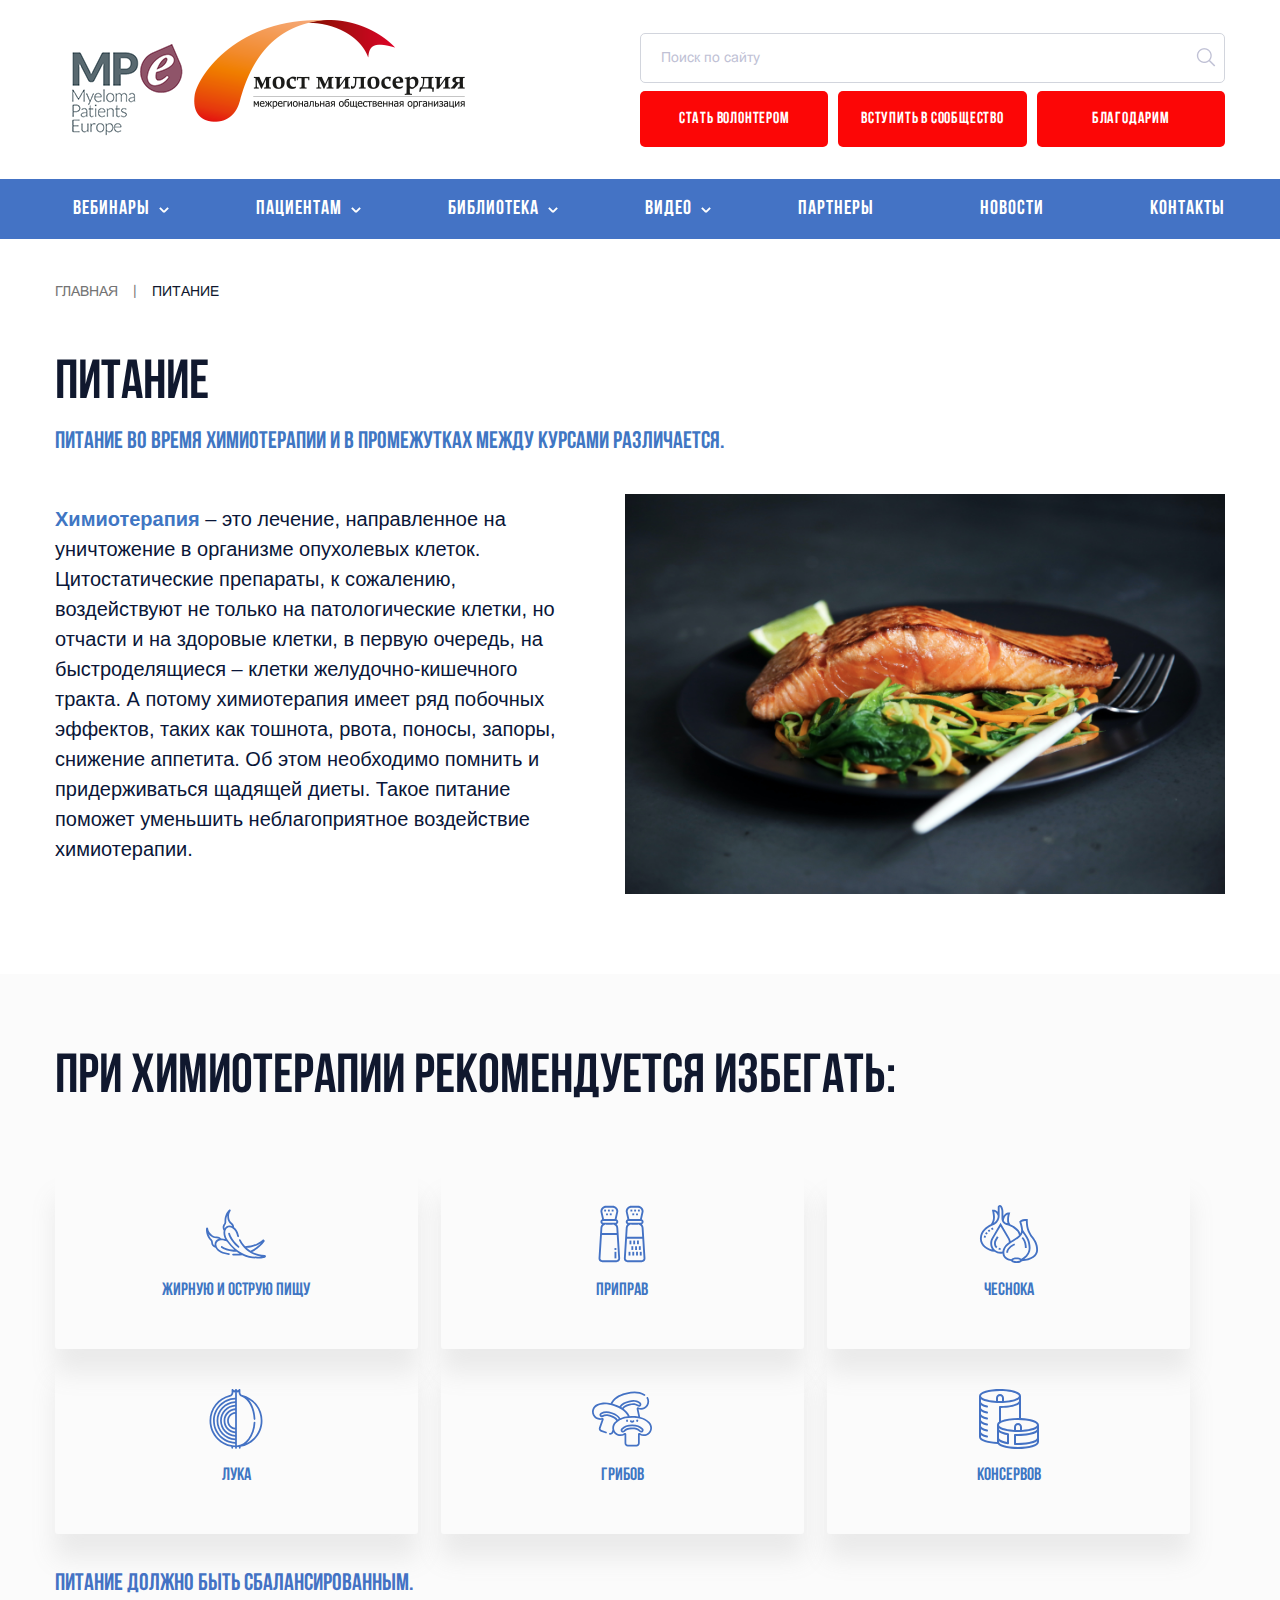
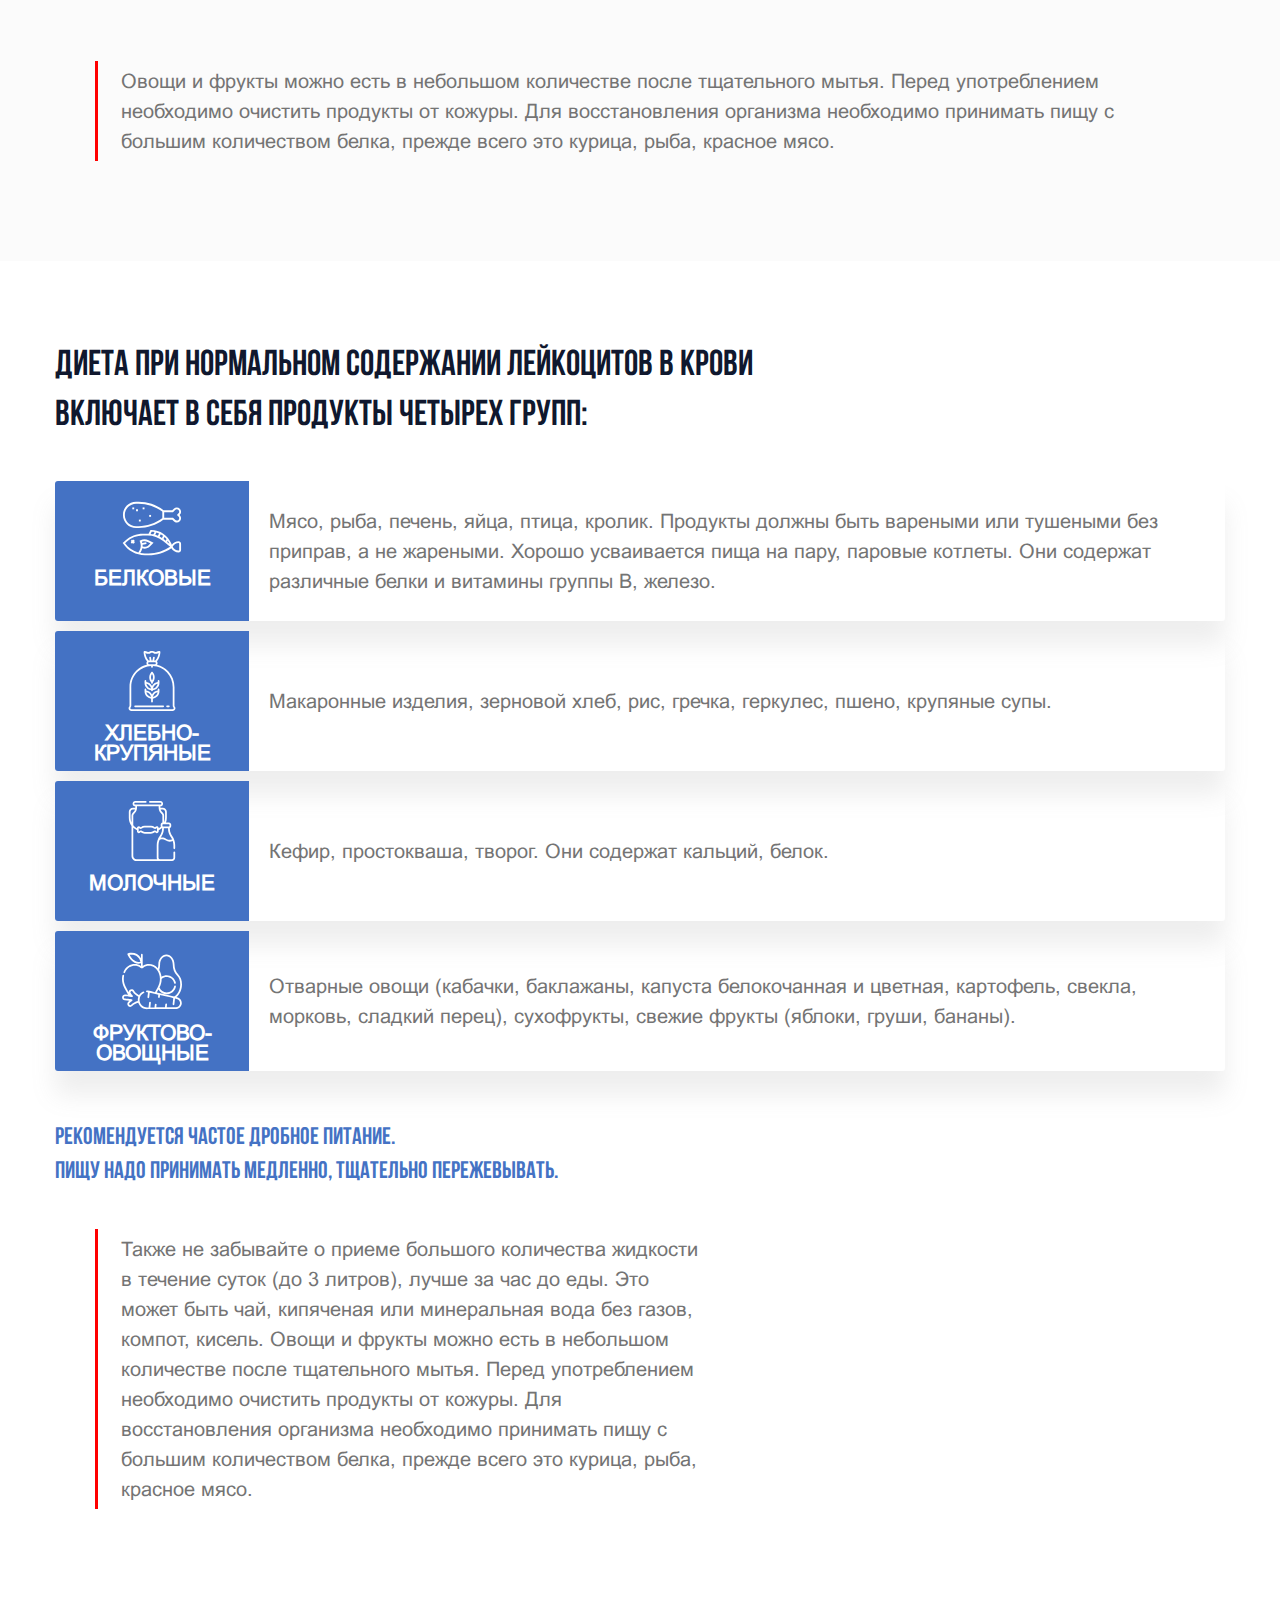
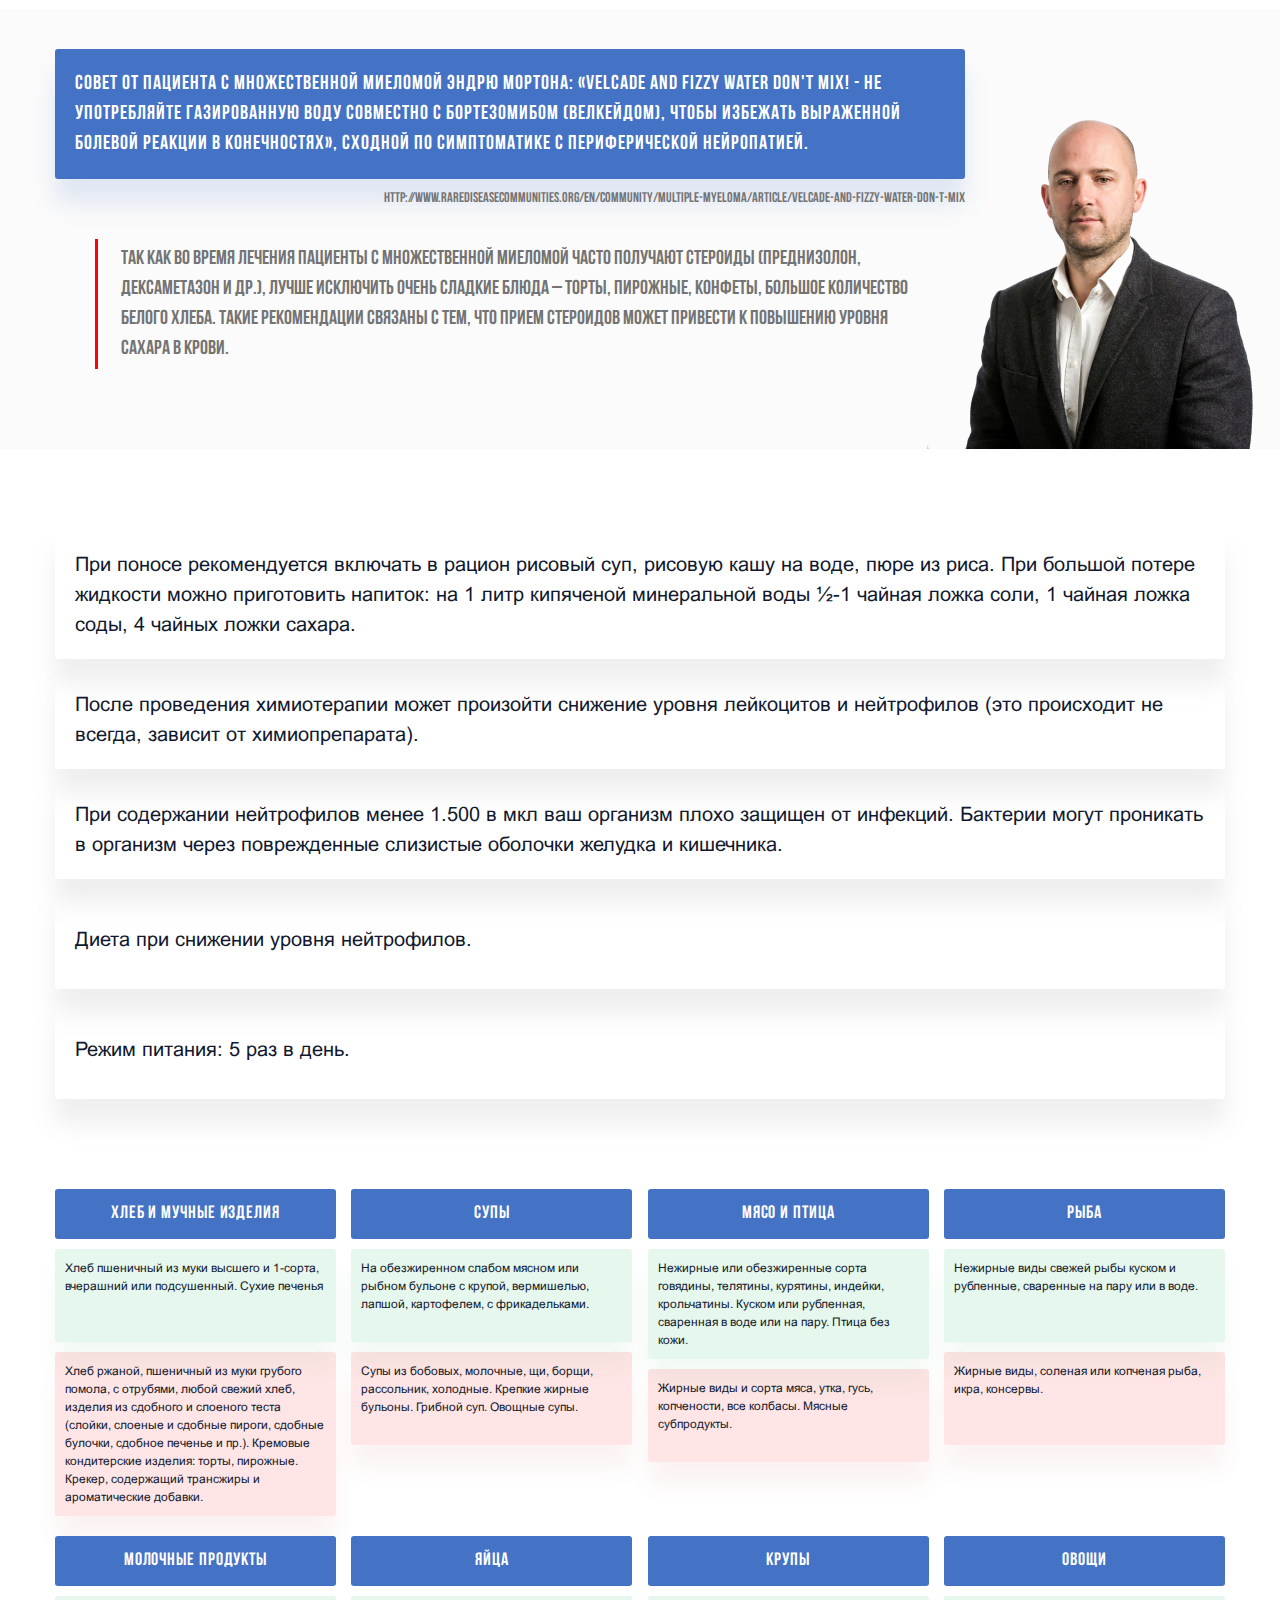
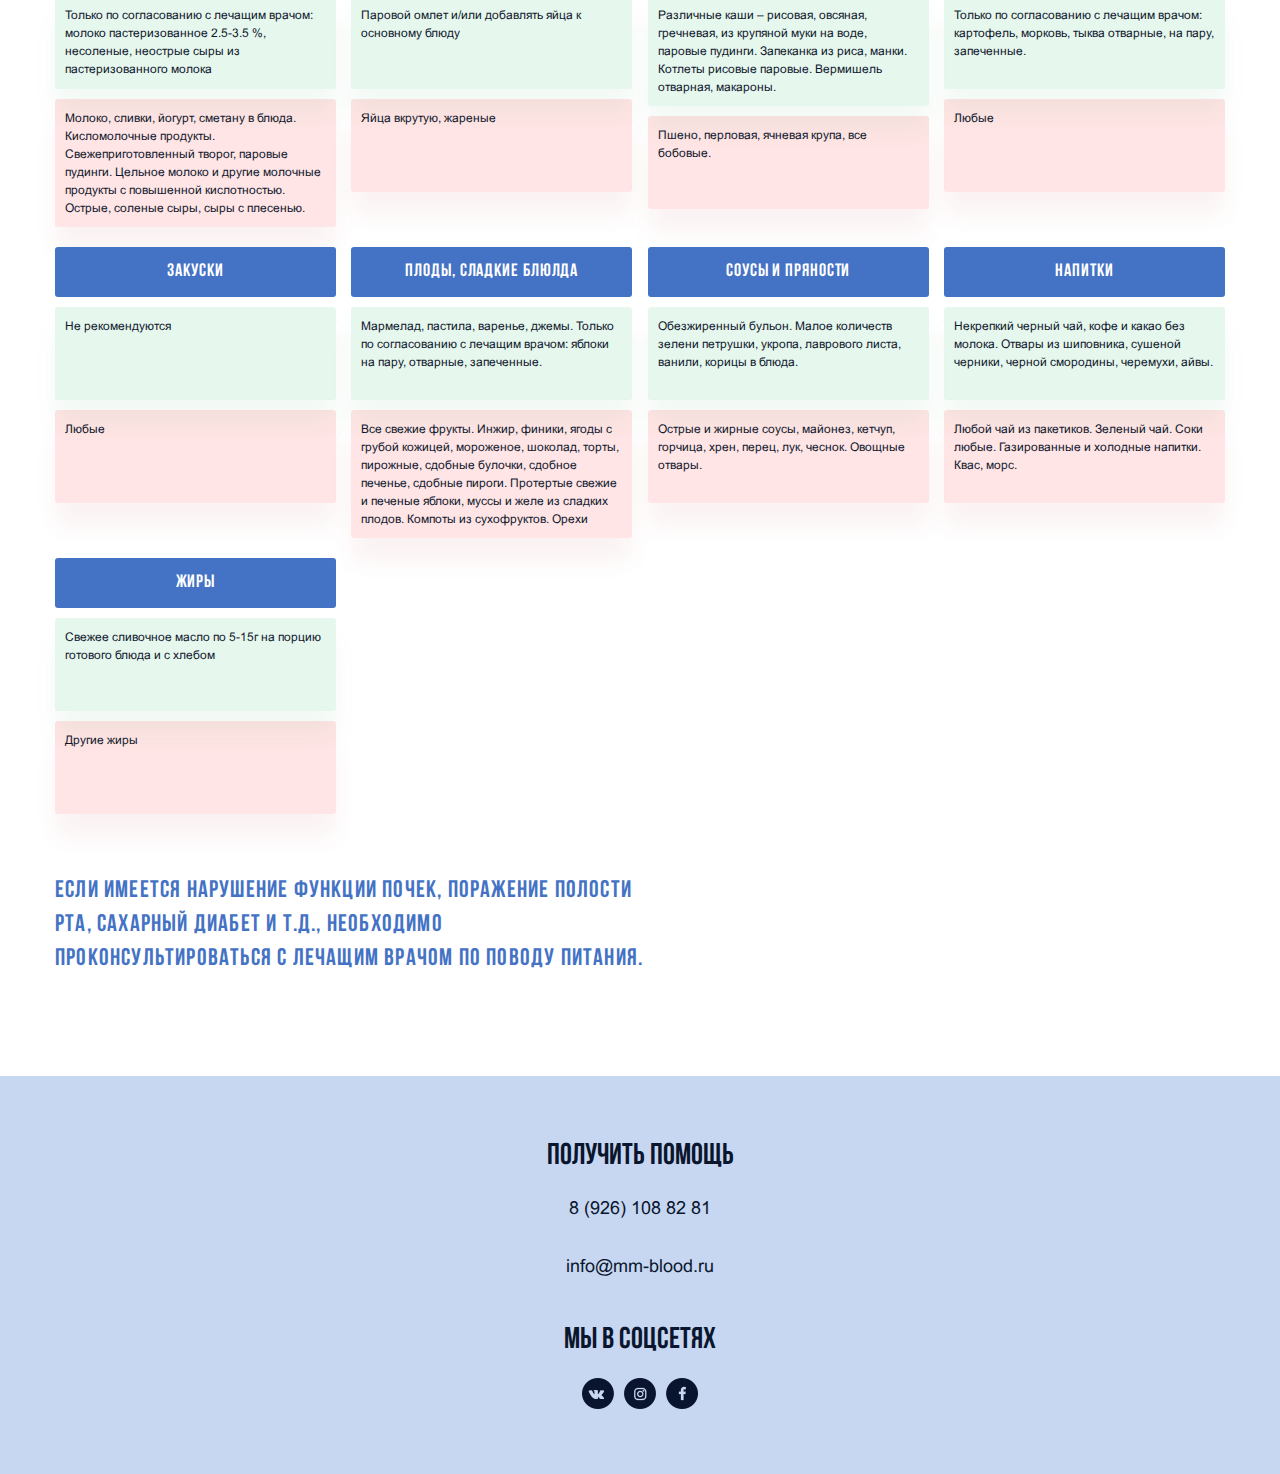
==== page.html @ 449a6783 "added project" ====
<!DOCTYPE HTML>
<html>
<head>
	<meta charset="utf-8">
	<meta name="viewport" content="width=device-width, initial-scale=1, maximum-scale=1">
	<title>Питание</title>
	<link href="http://html.pridefix.com/mpe/css/style.css" rel="stylesheet">
	<link rel="stylesheet" href="/css/main.css">
</head>
<body>
	<header class="header">
        <div class="container">
            <div class="header__wrap">
                <div class="header__logo">
                    <a href="/index.html" class="logo-mpe">
                        <img src="/images/logo1.png" alt="logo">
                    </a>
                    <a href="/index.html" class="logo-mm">
                        <img src="/images/logo2.png" alt="logo">
                    </a>
                </div>
                <div class="header__search">
                    <form action="https://mmpatient.ru/component/search/?searchword=&searchphrase=all&Itemid=159" class="search__form">
                        <div class="block-search">
                            <input type="search" class="search" placeholder="Поиск по сайту">
                            <input type="submit" value="" class="submit">
                        </div>
                    </form>
                    <div class="buttons-wrap">
                        <a href="https://mm-blood.ru/volontjoram/stat-volontjorom" class="search__btn">
                            стать волонтером
                        </a>
                        <a href="https://mm-blood.ru/ob-obshchestve/vstupit-v-obshchestvo" class="search__btn">
                            вступить в сообщество
                        </a>
                        <a href="https://mdspatient.ru/blagodarim" class="search__btn">
                            Благодарим
                        </a>
                    </div>
                </div>
            </div>
        </div>
    </header>
    <section class="section__nav">
        <div class="container">
            <div class="header__nav">
                <div class="header__burger">
                    <span></span>
                </div>
                <ul class="nav__list">
                    <li class="list__item">
                        <a href="https://mmpatient.ru/" class="list__link">
                            Вебинары
                        </a>
                        <span class="menu-arrow arrow"></span>
                        <ul class="sub-menu__list">
                            <li class="sub-menu__item">
                                <a href="https://mmpatient.ru/vebinary/kachestvo-zhizni-patsientov-s-mds-mnozhestvennoj-mielomoj-i-drugimi-zabolevaniyami-sistemy-krovi" class="sub-menu__link">
                                    Качество жизни пациентов с МДС,
                                    множественной миеломой и другими
                                    заболеваниями системы крови 
                                </a>
                            </li>
                            <li class="sub-menu__item">
                                <a href="https://mmpatient.ru/vebinary/patsient-zashchita-gosudarstvom" class="sub-menu__link">
                                    Пациент. Защита государством
                                </a>
                            </li>
                            <li class="sub-menu__item">
                                <a href="https://mmpatient.ru/vebinary/transplantatsiya-kostnogo-mozga-v-period-pandemii-covid-19" class="sub-menu__link">
                                    Трансплантация костного мозга в
                                    период пандемии COVID-19
                                </a>
                            </li>
                        </ul>
                    </li>
                    <li class="list__item">
                        <a href="https://mmpatient.ru/patsientam" class="list__link">
                            пациентам
                        </a>
                        <span class="menu-arrow arrow"></span>
                        <ul class="sub-menu__list">
                            <li class="sub-menu__item">
                                <a href="https://mmpatient.ru/patsientam/poleznye-ssylki" class="sub-menu__link blue">
                                    Полезные ссылки
                                </a>
                                <span class="menu-sub-arrow arrow"></span>
                                <ul class="sub-sub-menu__list">
                                    <li class="sub-sub-menu__item">
                                        <a href="https://mmpatient.ru/patsientam/poleznye-ssylki/rossijskie-meditsinskie-tsentry" class="sub-sub-menu__link">
                                            Российские медицинские центры
                                        </a>
                                    </li>
                                    <li class="sub-sub-menu__item">
                                        <a href="https://mmpatient.ru/patsientam/poleznye-ssylki/obshchestvennye-organizatsii" class="sub-sub-menu__link">
                                            Общественные организации
                                        </a>
                                    </li>
                                </ul>
                            </li>
                            <li class="sub-menu__item">
                                <a href="https://mmpatient.ru/patsientam/patsientskie-shkoly" class="sub-menu__link blue">
                                    Пациентские школы
                                </a>
                                <span class="menu-sub-arrow arrow"></span>
                                <ul class="sub-sub-menu__list">
                                    <li class="sub-sub-menu__item">
                                        <a href="https://mmpatient.ru/patsientam/patsientskie-shkoly/otchjot" class="sub-sub-menu__link">
                                            Отчет
                                        </a>
                                    </li>
                                </ul>
                            </li>
                            <li class="sub-menu__item">
                                <a href="https://mmpatient.ru/patsientam/patsientskie-istorii" class="sub-menu__link blue">
                                    Пациентские истории
                                </a>
                                <span class="menu-sub-arrow arrow"></span>
                                <ul class="sub-sub-menu__list">
                                    <li class="sub-sub-menu__item">
                                        <a href="https://mmpatient.ru/patsientam/patsientskie-istorii/igor-nikolaevich-gotsulyak-patsient-moskovskaya-oblast" class="sub-sub-menu__link">
                                            Игорь Николаевич Гоцуляк
                                        </a>
                                    </li>
                                    <li class="sub-sub-menu__item">
                                        <a href="https://mmpatient.ru/patsientam/patsientskie-istorii/anatolij-illarionovich-sachkovskij-patsient-moskva" class="sub-sub-menu__link">
                                            Анатолий Илларионович Сачковский
                                        </a>
                                    </li>
                                    <li class="sub-sub-menu__item">
                                        <a href="https://mmpatient.ru/patsientam/patsientskie-istorii/olga-doch-patsientki-chelyabinsk" class="sub-sub-menu__link">
                                            Ольга, дочь пациентки, Челябинск
                                        </a>
                                    </li>
                                    <li class="sub-sub-menu__item">
                                        <a href="https://mmpatient.ru/patsientam/patsientskie-istorii/razrabotajte-svoj-plan-borby-no-glavnoe-dejstvujte" class="sub-sub-menu__link">
                                            «Разработайте свой план борьбы,
                                            но главное – действуйте!»
                                        </a>
                                    </li>
                                </ul>
                            </li>
                            <li class="sub-menu__item">
                                <a href="https://mmpatient.ru/patsientam/lechenie" class="sub-menu__link blue">
                                    Лечение заболевания
                                </a>
                                <span class="menu-sub-arrow arrow"></span>
                                <ul class="sub-sub-menu__list">
                                    <li class="sub-sub-menu__item">
                                        <a href="https://mmpatient.ru/patsientam/lechenie/lechenie" class="sub-sub-menu__link">
                                            Лечение
                                        </a>
                                    </li>
                                    <li class="sub-sub-menu__item">
                                        <a href="https://mmpatient.ru/patsientam/lechenie/transplantatsiya-kostnogo-mozga" class="sub-sub-menu__link">
                                            Трансплантация костного мозга
                                        </a>
                                    </li>
                                    <li class="sub-sub-menu__item">
                                        <a href="https://mmpatient.ru/patsientam/lechenie/khimioterapiya" class="sub-sub-menu__link">
                                            Химиотерапия
                                        </a>
                                    </li>
                                    <li class="sub-sub-menu__item">
                                        <a href="https://mmpatient.ru/patsientam/lechenie/innovatsionnye-preparaty" class="sub-sub-menu__link">
                                            Инновационные препараты
                                        </a>
                                    </li>
                                    <li class="sub-sub-menu__item">
                                        <a href="https://mmpatient.ru/patsientam/lechenie/lechenie-soputstvuyushchikh-simptomov" class="sub-sub-menu__link">
                                            Лечение сопутствующих симптомов
                                        </a>
                                    </li>
                                </ul>
                            </li>
                            <li class="sub-menu__item">
                                <a href="https://mmpatient.ru/patsientam/vstupit-v-obshchestvo" class="sub-menu__link">
                                    Вступить в общество
                                </a>
                            </li>
                        </ul>
                    </li>
                    <li class="list__item">
                        <a href="https://mmpatient.ru/biblioteka" class="list__link">
                            Библиотека
                        </a>
                        <span class="menu-arrow arrow"></span>
                        <ul class="sub-menu__list">
                            <li class="sub-menu__item">
                                <a href="https://mmpatient.ru/biblioteka/mnozhestvennaya-mieloma" class="sub-menu__link">
                                    Множественная миелома
                                </a>
                            </li>
                            <li class="sub-menu__item">
                                <a href="https://mmpatient.ru/biblioteka/polinejropatiya" class="sub-menu__link">
                                    Полинейропатия
                                </a>
                            </li>
                            <li class="sub-menu__item">
                                <a href="https://mmpatient.ru/biblioteka/fiz-uprazhneniya-dlya-mm-patsientov" class="sub-menu__link">
                                    Физ упражнения для ММ пациентов
                                </a>
                            </li>
                            <li class="sub-menu__item">
                                <a href="https://mmpatient.ru/biblioteka/ostryj-venoznyj-tromboz" class="sub-menu__link">
                                    Острый венозный тромбоз
                                </a>
                            </li>
                            <li class="sub-menu__item">
                                <a href="https://mmpatient.ru/biblioteka/dnevnik-patsienta" class="sub-menu__link">
                                    Дневник пациента
                                </a>
                            </li>
                            <li class="sub-menu__item">
                                <a href="https://mmpatient.ru/biblioteka/vam-predlozhili-uchastvovat-v-klinicheskom-issledovanii" class="sub-menu__link">
                                    Вам предложили участвовать в клиническом исследовании
                                </a>
                            </li>
                        </ul>
                    </li>
                    <li class="list__item">
                        <a href="https://mmpatient.ru/video" class="list__link">
                            Видео
                        </a>
                        <span class="menu-arrow arrow"></span>
                        <ul class="sub-menu__list">
                            <li class="sub-menu__item">
                                <a href="https://mmpatient.ru/video/v-v-ryzhko-o-mnozhestvennoj-mielome" class="sub-menu__link">
                                    О множественной миеломе В.В.Рыжко
                                </a>
                            </li>
                            <li class="sub-menu__item">
                                <a href="https://mmpatient.ru/video/mnozhestvennaya-mieloma" class="sub-menu__link">
                                    Множественная миелома
                                </a>
                            </li>
                            <li class="sub-menu__item">
                                <a href="https://mmpatient.ru/video/kak-pravilno-pitatsya" class="sub-menu__link">
                                    Как правильно питаться
                                </a>
                            </li>
                            <li class="sub-menu__item">
                                <a href="https://mmpatient.ru/video/lechebnaya-fizkultura" class="sub-menu__link">
                                    Лечебная физкультура
                                </a>
                            </li>
                            <li class="sub-menu__item">
                                <a href="https://mmpatient.ru/video/kak-pravilno-prinimat-lekarstva" class="sub-menu__link">
                                    Как правильно принимать лекарства
                                </a>
                            </li>
                            <li class="sub-menu__item">
                                <a href="https://mmpatient.ru/video/polinejropatiya-pri-mnozhestvennoj-mielome" class="sub-menu__link blue">
                                    Полинейропатия при множественной миеломе
                                </a>
                                <span class="menu-sub-arrow arrow video"></span>
                                <ul class="sub-sub-menu__list">
                                    <li class="sub-sub-menu__item">
                                        <a href="https://mmpatient.ru/video/polinejropatiya-pri-mnozhestvennoj-mielome/chto-takoe-polinejropatiya" class="sub-sub-menu__link">
                                            Что такое полинейропатия 
                                        </a>
                                    </li>
                                    <li class="sub-sub-menu__item">
                                        <a href="https://mmpatient.ru/video/polinejropatiya-pri-mnozhestvennoj-mielome/simptomy-i-diagnostika" class="sub-sub-menu__link">
                                            Симптомы и диагностика
                                        </a>
                                    </li>
                                </ul>
                            </li>
                            <li class="sub-menu__item">
                                <a href="https://mmpatient.ru/video/zhit-zdorovo" class="sub-menu__link">
                                    Жить здорово 
                                </a>
                            </li>
                        </ul>
                    </li>
                    <li class="list__item">
                        <a href="https://mmpatient.ru/partnjory" class="list__link">
                            Партнеры
                        </a>
                    </li>
                    <li class="list__item">
                        <a href="https://mmpatient.ru/novosti" class="list__link">
                            Новости
                        </a>
                    </li>
                    <li class="list__item">
                        <a href="https://mmpatient.ru/kontakty" class="list__link without">
                            Контакты
                        </a>
                    </li>
                </ul>
            </div>
        </div>
    </section>
	<section id="breadcrumbs">
		<div class="inner">
			<ul>
				<li><a href="/index.html">главная</a><span>|</span></li>
				<li>Питание</li>
			</ul>
			<div class="clearfix"></div>
		</div>
	</section>
	<section id="promo__page">
		<div class="inner">
			<h1 class="bt page-title">Питание</h1>
			<h2>Питание во время химиотерапии и в промежутках между курсами различается.</h2>
			<div class="flex">
				<div class="text">
					<p><strong>Химиотерапия</strong> – это лечение, направленное на уничтожение в организме опухолевых клеток. Цитостатические препараты, к сожалению, воздействуют не только на патологические клетки, но отчасти и на здоровые клетки, в первую очередь, на быстроделящиеся – клетки желудочно-кишечного тракта. А потому химиотерапия имеет ряд побочных эффектов, таких как тошнота, рвота, поносы, запоры, снижение аппетита. Об этом необходимо помнить и придерживаться щадящей диеты. Такое питание поможет уменьшить неблагоприятное воздействие химиотерапии.</p>
				</div>
				<img src="img/promo__page.jpg" alt="promo">
			</div>
		</div>
	</section>
	<section id="check" class="page__check">
		<div class="inner">
			<div class="flex check-block">
				<div class="text check-text">
					<h2 class="bt page-title">При химиотерапии рекомендуется избегать:</h2>
					<ul>
						<li>
							<div class="image"><img src="img/check_p1.svg" alt="title"></div>
							<p>Жирную и острую пищу</p>
						</li>
						<li>
							<div class="image"><img src="img/check_p2.svg" alt="title"></div>
							<p>Приправ</p>
						</li>
						<li>
							<div class="image"><img src="img/check_p3.svg" alt="title"></div>
							<p>Чеснока</p>
						</li>
						<li>
							<div class="image"><img src="img/check_p4.svg" alt="title"></div>
							<p>Лука</p>
						</li>
						<li>
							<div class="image"><img src="img/check_p5.svg" alt="title"></div>
							<p>Грибов</p>
						</li>
						<li>
							<div class="image"><img src="img/check_p6.svg" alt="title"></div>
							<p>Консервов</p>
						</li>
					</ul>
					<div class="clearfix"></div>
					<h3>Питание должно быть сбалансированным.</h3>
				</div>
				<blockquote>
					Овощи и фрукты можно есть в небольшом количестве после тщательного мытья. Перед употреблением необходимо очистить продукты от кожуры. Для восстановления организма необходимо принимать пищу с большим количеством белка, прежде всего это курица, рыба, красное мясо.
				</blockquote>
			</div>
			<div class="clearfix"></div>
		</div>
	</section>
	<section id="dieta">
		<div class="inner">
			<h2 class="bt diet-bt">Диета при нормальном содержании лейкоцитов в крови включает в себя продукты четырех групп:</h2>
			<div class="item flex">
				<div class="image">
					<img src="img/dieta1.svg" alt="title">
					<div class="clearfix"></div>
					<h3>Белковые</h3>
				</div>
				<p>Мясо, рыба, печень, яйца, птица, кролик. Продукты должны быть вареными или тушеными без приправ, а не жареными. Хорошо усваивается пища на пару, паровые котлеты. Они содержат различные белки и витамины группы В, железо.</p>
			</div>
			<div class="item flex">
				<div class="image">
					<img src="img/dieta2.svg" alt="title">
					<div class="clearfix"></div>
					<h3>Хлебно-крупяные</h3>
				</div>
				<p>Макаронные изделия, зерновой хлеб, рис, гречка, геркулес, пшено, крупяные супы.</p>
			</div>
			<div class="item flex">
				<div class="image">
					<img src="img/dieta3.svg" alt="title">
					<div class="clearfix"></div>
					<h3>Молочные</h3>
				</div>
				<p>Кефир, простокваша, творог. Они содержат кальций, белок.</p>
			</div>
			<div class="item flex">
				<div class="image">
					<img src="img/dieta4.svg" alt="title">
					<div class="clearfix"></div>
					<h3>Фруктово-овощные</h3>
				</div>
				<p>Отварные овощи (кабачки, баклажаны, капуста белокочанная и цветная, картофель, свекла, морковь, сладкий перец), сухофрукты, свежие фрукты (яблоки, груши, бананы).</p>
			</div>
			<div class="clearfix"></div>
			<div class="flex">
				<h4>Рекомендуется частое дробное питание. <br>Пищу надо принимать медленно, тщательно пережевывать.</h4>
				<blockquote>Также не забывайте о приеме большого количества жидкости в течение суток (до 3 литров), лучше за час до еды. Это может быть чай, кипяченая или минеральная вода без газов, компот, кисель. Овощи и фрукты можно есть в небольшом количестве после тщательного мытья. Перед употреблением необходимо очистить продукты от кожуры. Для восстановления организма необходимо принимать пищу с большим количеством белка, прежде всего это курица, рыба, красное мясо.</blockquote>
			</div>
		</div>
	</section>
	<section id="reccomend">
		<div class="inner">
			<div class="text">
				<div class="item">
					<p>Совет от пациента с множественной миеломой Эндрю Мортона: «Velcade and Fizzy Water Don't Mix! - Не употребляйте газированную воду совместно с бортезомибом (Велкейдом), чтобы избежать выраженной болевой реакции в конечностях», сходной по симптоматике с периферической нейропатией.</p>
				</div>
				<a href="#">http://www.rarediseasecommunities.org/en/community/multiple-myeloma/article/velcade-and-fizzy-water-don-t-mix</a>
				<blockquote>
					Так как во время лечения пациенты с множественной миеломой часто получают стероиды (преднизолон, дексаметазон и др.), лучше исключить очень сладкие блюда – торты, пирожные, конфеты, большое количество белого хлеба. Такие рекомендации связаны с тем, что прием стероидов может привести к повышению уровня сахара в крови.
				</blockquote>
			</div>
			<div class="clearfix"></div>
		</div>
	</section>
	<section id="faq">
		<div class="inner">
			<div class="item">При поносе рекомендуется включать в рацион рисовый суп, рисовую кашу на воде, пюре из риса. При большой потере жидкости можно приготовить напиток: на 1 литр кипяченой минеральной воды ½-1 чайная ложка соли, 1 чайная ложка соды, 4 чайных ложки сахара.</div>
			<div class="item">После проведения химиотерапии может произойти снижение уровня лейкоцитов и нейтрофилов (это происходит не всегда, зависит от химиопрепарата).</div>
			<div class="item">При содержании нейтрофилов менее 1.500 в мкл ваш организм плохо защищен от инфекций. Бактерии могут проникать в организм через поврежденные слизистые оболочки желудка и кишечника.</div>
			<div class="item">Диета при снижении уровня нейтрофилов.</div>
			<div class="item">Режим питания: 5 раз в день.</div>
			<div class="clearfix"></div>
		</div>
	</section>
	<section id="products">
		<div class="inner">
			<div class="flex">
				<div class="item">
					<h2>Хлеб и мучные изделия</h2>
					<p>Хлеб пшеничный из муки высшего и 1-сорта, вчерашний или подсушенный. Сухие печенья</p>
					<p class="red">Хлеб ржаной, пшеничный из муки грубого помола, с отрубями, любой свежий хлеб, изделия из сдобного и слоеного теста (слойки, слоеные и сдобные   пироги, сдобные булочки, сдобное печенье и пр.). Кремовые кондитерские изделия: торты, пирожные. Крекер, содержащий трансжиры и ароматические добавки. 
                    </p>
				</div>
				<div class="item">
					<h2>Супы</h2>
					<p>
                        На обезжиренном слабом мясном или рыбном бульоне с крупой, вермишелью, лапшой, картофелем, с фрикадельками.
                    </p>
					<p class="red">
                        Супы из бобовых, молочные, щи, борщи, рассольник, холодные. Крепкие жирные бульоны. Грибной суп. Овощные супы.
                    </p>
				</div>
				<div class="item">
					<h2>Мясо и птица</h2>
					<p>
                        Нежирные или обезжиренные сорта говядины, телятины, курятины, индейки, крольчатины. Куском или рубленная, сваренная в воде или на пару. Птица без кожи.
                    </p>
					<p class="red">
                        Жирные виды и сорта мяса, утка, гусь, копчености, все колбасы. Мясные субпродукты.
                    </p>
				</div>
				<div class="item">
					<h2>Рыба</h2>
					<p>
                        Нежирные виды свежей рыбы куском и рубленные, сваренные на пару или в воде.
                    </p>
					<p class="red">
                        Жирные виды, соленая или копченая рыба, икра, консервы.
                    </p>
				</div>
				<div class="item">
					<h2>Молочные продукты</h2>
                    <p>
                        Только по согласованию с лечащим врачом: молоко пастеризованное 2.5-3.5 %, несоленые, неострые  сыры из пастеризованного молока
                    </p>
					<p class="red">
                        Молоко, сливки, йогурт, сметану в блюда. Кисломолочные продукты. Свежеприготовленный творог, паровые пудинги. Цельное молоко и другие молочные продукты с повышенной кислотностью. Острые, соленые сыры, сыры с плесенью.
                    </p>
				</div>
				<div class="item">
					<h2>Яйца</h2>
					<p>
                        Паровой омлет и/или добавлять яйца к основному блюду
                    </p>
					<p class="red">Яйца вкрутую, жареные</p>
				</div>
				<div class="item">
					<h2>Крупы</h2>
					<p>
                        Различные каши – рисовая, овсяная, гречневая, из крупяной муки на воде, паровые пудинги. Запеканка из риса, манки. Котлеты рисовые паровые. Вермишель отварная, макароны.
                    </p>
					<p class="red">Пшено, перловая, ячневая крупа, все бобовые.</p>
				</div>
				<div class="item">
					<h2>Овощи</h2>
					<p>
                        Только по согласованию с лечащим врачом: картофель, морковь, тыква отварные, на пару, запеченные.
                    </p>
					<p class="red">Любые</p>
				</div>
				<div class="item">
					<h2>Закуски</h2>
					<p>Не рекомендуются</p>
					<p class="red">Любые</p>
				</div>
				<div class="item">
					<h2>Плоды, сладкие блюлда</h2>
					<p>
                        Мармелад, пастила, варенье, джемы. Только по согласованию с лечащим врачом: яблоки на пару, отварные, запеченные.
                    </p>
					<p class="red">
                        Все свежие фрукты. Инжир, финики, ягоды с грубой кожицей, мороженое, шоколад, торты, пирожные, сдобные булочки, сдобное печенье, сдобные пироги. Протертые свежие и печеные яблоки, муссы и желе из сладких плодов. Компоты из сухофруктов. Орехи
                    </p>
				</div>
				<div class="item">
					<h2>Соусы и пряности</h2>
					<p>Обезжиренный бульон. Малое количеств зелени петрушки, укропа, лаврового листа, ванили, корицы в блюда.</p>
					<p class="red">Острые и жирные соусы, майонез, кетчуп, горчица, хрен, перец, лук, чеснок. Овощные отвары.</p>
				</div>
				<div class="item">
					<h2>Напитки</h2>
					<p>
                        Некрепкий черный чай, кофе и какао без молока. Отвары из шиповника, сушеной черники, черной смородины, черемухи, айвы.
                    </p>
					<p class="red">
                        Любой чай из пакетиков. Зеленый чай. Соки любые. Газированные и холодные напитки. Квас, морс.
                    </p>
				</div>
				<div class="item">
					<h2>Жиры</h2>
					<p>Свежее сливочное масло по 5-15г на порцию готового блюда и с хлебом</p>
					<p class="red">Другие жиры</p>
				</div>
			</div>
			<h3>Если имеется нарушение функции почек, поражение полости рта, сахарный диабет и т.д., необходимо проконсультироваться с лечащим врачом по поводу питания.</h3>
			<div class="clearfix"></div>
		</div>
	</section>
	<footer class="footer">
        <div class="container">
            <div class="footer__wrap">
                <h2 class="footer__title">
                    Получить помощь
                </h2>
                <p>
                    <a href="tel:" class="phone">
                        8 (926) 108 82 81
                    </a>
                </p>
                <p>
                    <a href="mailto:" class="email">
                        info@mm-blood.ru
                    </a>
                </p>
                <h2 class="footer__title">
                    мы в соцсетях
                </h2>
                <div class="footer__socials">
                    <a href="#" class="social">
                        <img src="/images/vk.png" alt="vk">
                    </a>
                    <a href="#" class="social">
                        <img src="/images/ig.png" alt="ig">
                    </a>
                    <a href="#" class="social">
                        <img src="/images/fb.png" alt="fb">
                    </a>
                </div>
            </div>
        </div>
    </footer>
	<div id="thanks" class="box__modal">
		<div class="bt">Спасибо за Ваше обращение!</div>
		<p>Заявка отправлена.<br> Мы свяжемся с Вами в ближайшее время.</p>
	</div>
	<div id="callback" class="box__modal">
		<div class="bt">Обратный звонок</div>
		<div class="form">
			<form action="javascript:void(null);" method="post" id="form_callback" onsubmit="sendForm('form_callback');">
				<input type="text" name="name" required="" placeholder="Ваше имя">
				<input type="tel" name="phone" required="" class="i_phone" placeholder="Телефон">
				<input type="email" name="email" required="" placeholder="E-mail">
				<textarea name="message" placeholder="Сообщение"></textarea>
				<input type="hidden" name="subject" value="Обратный звонок">
				<input type="submit" value="Отправить" class="btn btn-red">
			</form>
		</div>
	</div>
	<script type="text/javascript" src="js/pageJs/jquery.min.js"></script>
	<script type="text/javascript" src="js/pageJs/jquery-ui.min.js"></script>
	<script type="text/javascript" src="js/pageJs/jquery.fancybox.min.js"></script>
	<script type="text/javascript" src="js/pageJs/slick.min.js"></script>
	<script type="text/javascript" src="js/pageJs/jquery.maskedinput.min.js"></script>
	<script type="text/javascript" src="js/pageJs/main.js"></script>
	<script src="/js/main.js"></script>
</body>
</html>
---- css/main.css ----
/* fonts */

@font-face {
	font-family: 'BEBASNEUEBOLD';
	src: url('../fonts/BEBASNEUEBOLD.eot');
	src: local('☺'), url('../fonts/BEBASNEUEBOLD.woff') format('woff'), url('../fonts/BEBASNEUEBOLD.ttf') format('truetype'), url('../fonts/BEBASNEUEBOLD.svg') format('svg');
	font-weight: 700;
	font-style: normal;
}

@font-face {
	font-family: 'ArialRegular';
	src: url('../fonts/ArialRegular.eot');
	src: local('☺'), url('../fonts/ArialRegular.woff') format('woff'), url('../fonts/ArialRegular.ttf') format('truetype'), url('../fonts/ArialRegular.svg') format('svg');
	font-weight: normal;
	font-style: normal;
}

/* styles */

body {
    font-family: 'ArialRegular';
    font-size: 16px;
    margin: 0;
    padding: 0;
    color: #10182e;
}

div, p, input, button, form, span, a, ul, li {
	box-sizing: border-box;
}

h1, h2, h3, h4, h5 ,h6 {
    margin: 0;
}

ul {
	padding: 0;
}

li {
    list-style-type: none;
}

p {
	margin: 0;
}

a {
    display: block;
    text-decoration: none;
}

.header {
    background: #fff;
    padding-top: 20px;
}

.container {
    max-width: 1170px;
    margin: 0 auto;
}

.header__wrap {
    display: flex;
    justify-content: space-between;
    align-items: center;
	padding-bottom: 20px;
}

.header__logo {
    display: flex;
    width: 410px;
}

.header__logo img {
    width: 100%;
}

.header__search {
    max-width: 585px;
}

.block-search {
    width: 100%;
	border: 1px solid #d2d5dd;
	border-radius: 5px;
	height: 50px;
	display: flex;
	align-items: center;
}

.search {
	border: none;
	outline: none;
	-webkit-appearance: none;
	width: 555px;
	vertical-align: middle;
	padding-left: 20px;
}

input[type="search"]::-webkit-input-placeholder {
    color: #c0c1d5;
	font-size: 14px;
}

input[type="search"]::-moz-placeholder {
    color: #c0c1d5;
	font-size: 14px;
}

.submit {
	border: none;
	background: url('/images/search.png') 50% 50% no-repeat;
	width: 20px;
	height: 20px;
	outline: none;
	-webkit-appearance: none;
	cursor: pointer;
}

.buttons-wrap {
	display: flex;
	width: 100%;
}

.buttons-wrap a:last-child {
	margin-right: 0;
}

.search__btn {
	text-transform: uppercase;
	width: 190px;
	margin-right: 10px;
	margin-top: 8px;
	color: #fff;
	background: #fc0606;
	font-size: 16px;
	font-family: 'BEBASNEUEBOLD';
	padding: 20px 0;
	text-align: center;
	border-radius: 5px;
	transition: all 0.5s ease;
	letter-spacing: 0.05em;
}

.search__btn:hover {
	background: #ac0404;
}

.section__nav {
	background: #4473c5;
}

.nav__list {
	display: flex;
	justify-content: space-between;
	align-items: center;
	padding: 20px 0 20px 18px;
	margin: 0;
}

.list__item {
	width: auto;
	position: relative;
}

.list__link {
	text-transform: uppercase;
	color: #fff;
	font-family: 'BEBASNEUEBOLD';
	font-size: 20px;
	position: relative;
	padding-right: 20px;
	letter-spacing: 0.05em;
}

.sub-menu__list {
	width: 400px;
	position: absolute;
	z-index: 1;
	padding: 0;
	top: 22px;
	left: 0;
	display: none;
	padding-top: 22px;
	box-shadow: 0 2px 21px rgba(68, 115, 197, 0.25);
}

.sub-menu__item {
	background: #fff;
	position: relative;
}

.sub-menu__link {
	color: #0a1638;
	text-align: left;
	font-size: 18px;
	padding: 10px 20px;
	transition: all 0.4s ease;
}

.menu-sub-arrow::before,
.menu-sub-arrow::after {
	content: '';
	width: 6px;
	height: 2px;
	background: #0a1638;
	position: absolute;
	top: 21px;
	right: 25px;
	transition: all 0.4s ease;
}

.menu-sub-arrow::before {
	transform: rotate(45deg);
}

.menu-sub-arrow::after {
	transform: rotate(-45deg);
	top: 25px;
}

.menu-sub-arrow.active::before {
	background: #4473c5;
}

.menu-sub-arrow.active::after {
	background: #4473c5;
}

.sub-sub-menu__list {
	position: absolute;
	top: 22px;
	left: 100%;
	background: #fff;
	box-shadow: 0 2px 21px rgba(68, 115, 197, 0.25);
	width: 340px;
	display: none;
	z-index: 2;
}

.sub-sub-menu__link {
	color: #0a1638;
	text-align: center;
	font-size: 18px;
	padding: 10px 20px;
	text-align: left;
	transition: all 0.4s ease;
}

.sub-menu__link:hover {
	color: #fa6d58;
}

.sub-sub-menu__link:hover {
	color: #fa6d58;
}

body.mouse .sub-menu__item:hover .blue{
	color: #4473c5;
}

body.mouse .sub-menu__item:hover .menu-sub-arrow::before {
	background: #4473c5;
}

body.mouse .sub-menu__item:hover .menu-sub-arrow::after {
	background: #4473c5;
}

body.mouse .list__item:hover .sub-menu__list {
	display: block;
}

body.mouse .sub-menu__item:hover .sub-sub-menu__list {
	display: block;
}

body.touch .sub-menu__list.open {
	display: block;
}

body.touch .sub-sub-menu__list.open {
	display: block;
}

.without {
	padding-right: 0;
}

.menu-arrow::before,
.menu-arrow::after {
	content: '';
	width: 6px;
	height: 2px;
	background: #fff;
	position: absolute;
	top: 10px;
}

.menu-arrow::before {
	transform: rotate(45deg);
	right: 5px;
	transition: all 0.2s ease;
}

.menu-arrow::after {
	transform: rotate(-45deg);
	right: 1px;
	transition: all 0.2s ease;
}

.menu-arrow.active::before {
	transform: rotate(-45deg);
}

.menu-arrow.active::after {
	transform: rotate(45deg);
}

.main__wrap {
	display: flex;
	justify-content: space-between;
	align-items: center;
	padding-top: 110px;
	padding-bottom: 110px;
}

.main__text {
	max-width: 579px;
}

.video__wrap {
	width: 579px;
	position: relative;
	z-index: 0;
}

.main__video {
	width: 100%;
	padding-top: 56.25%;
}

.main__video iframe {
	position: absolute;
	top: 0;
	left: 0;
	width: 100%;
	height: 100%;
}

.main__title {
	font-family: 'BEBASNEUEBOLD';
	font-size: 60px;
	color: #0a1638;
}

.main__text p {
	font-size: 18px;
	color: #0a1638;
	line-height: 34px;
	padding: 26px 0;
}

.main__btn {
	text-transform: uppercase;
	width: 280px;
	margin-right: 10px;
	margin-top: 8px;
	color: #fff;
	background: #fa5e45;
	font-size: 24px;
	font-family: 'BEBASNEUEBOLD';
	padding: 20px 0;
	text-align: center;
	border-radius: 5px;
	transition: all 0.5s ease;
	letter-spacing: 0.05em;
}

.main__btn:hover {
	background: #ff8175;
}

.section__check {
	background: #fbfbfb;
	padding: 75px 0;
}

.check__title {
	font-family: 'BEBASNEUEBOLD';
	font-size: 60px;
	margin: 0 auto;
	padding-bottom: 40px;
}

.check__wrap {
	display: flex;
	justify-content: space-between;
}

.check__video {
	width: 100%;
	padding-top: 56.25%;
	position: relative;
}

.check__video iframe {
	position: absolute;
	top: 0;
	left: 0;
	width: 100%;
	height: 100%;
}

.text__wrap {
	width: 570px;
	padding-left: 30px;
}

.text {
	font-family: 'BEBASNEUEBOLD';
	font-size: 30px;
	color: #4076c3;
	padding-bottom: 20px;
}

.check__cards {
	display: flex;
	flex-wrap: wrap;
}

.card {
	display: flex;
	flex-direction: column;
	align-items: center;
	width: 170px;
	background: #fff;
	padding: 20px 0;
	margin-right: 15px;
	margin-bottom: 15px;
	box-shadow: 4px 0 21px rgba(0, 0, 0, 0.1);
}

.third-card {
	margin-right: 0;
	margin-bottom: 15px;
}

.card p {
	text-align: center;
	padding-top: 20px;
	color: #0b122d;
}

.first-card	p {
	width: 80px;
}

.second-card p {
	width: 160px;
	padding-top: 34px;
}

.third-card p {
	width: 160px;
	padding-top: 30px;
}

.fourth-card p {
	width: 78px;
}

.check__else {
	margin-top: 15px;
	border-left: 3px solid #f70000;
}

.check__else p {
	font-size: 18px;
	color: #707070;
	line-height: 30px;
	padding-left: 20px;
}

.section__advice {
	padding: 75px 0;
	background: #fff;
}

.advice__wrap {
	display: flex;
	justify-content: space-between;
	align-items: center;
	flex-wrap: wrap;
}

.advice__block {
	width: 380px;
	background: #4473c5;
	margin-right: 10px;
	margin-bottom: 10px;
	border-radius: 5px;
	height: 220px;
	transition: all 0.3s ease;
}

.advice__link {
	text-align: center;
	padding: 60px 0;
}

.advice__block:hover {
	transform: scale(1.02);
	box-shadow: 0 14px 28px rgb(0 0 0 / 25%), 0 10px 10px rgb(0 0 0 / 10%);
}

.advice__link img {
	padding-bottom: 20px;
	margin: 0 auto;
}

.advice__link p {
	font-family: 'BEBASNEUEBOLD';
	font-size: 22px;
	color: #fff;
}

.footer {
	background: #c7d7f1;
	padding: 65px 0;
}

.footer__wrap {
	display: flex;
	flex-direction: column;
	align-items: center;
}

.footer__title {
	font-family: 'BEBASNEUEBOLD';
	font-size: 30px;
	color: #0a162e;
	padding-bottom: 22px;
}

.footer__wrap a {
	color: #0a162e;
	font-size: 18px;
}

.phone {
	margin-bottom: 20px;
}

.email {
	margin-bottom: 35px;
}

.footer__socials {
	display: flex;
}

.social {
	margin-right: 10px;
}

.footer__socials a:last-child {
	margin-right: 0;
}

/* page2 styles */

body {
    font-family: 'ArialRegular';
    font-size: 16px;
    margin: 0;
    padding: 0;
    color: #10182e;
}

.inner{width: 1170px; margin: 0 auto; box-sizing: border-box;}





header{padding: 20px 0 0;}
	header .flex{align-items: center;}
	header .actions{width: calc(100% - 612px)}
		header .search{position: relative;}
			header .search input[type="text"]{width: 100%; height: 50px; border-radius: 5px; border: 1px solid #A5B7D9; padding: 0 50px 0 15px; margin-bottom: 10px; font-size: 16px;}
			header .search .btn{position: absolute; top: 0; right: 0; width: 50px; height: 50px; background: url("../img/search.svg") 50% 50% no-repeat; font-size: 0;}
		header .btns a{width: 32%; padding: 0;}
	header nav{position: relative; background: #4472C4; margin-top: 20px;}
		header nav li{position: relative;}
			header nav li .sub-menu{display: none; position: absolute; top: 100%; left: -20px; min-width: 200px; z-index: 222;}
				header nav li .sub-menu a{display: block; background: #4472C4!important; border-top: 1px solid #fff; padding: 0 20px; line-height: 40px;}
					header nav li .sub-menu a:hover{background: #000!important; color: #fff;}
			header nav li:hover .sub-menu{display: block;}
			header nav li a{font-size: 16px; text-transform: uppercase; font-weight: 700; letter-spacing: 0.03em; color: #fff; line-height: 60px;}
				header nav li a:hover{color: #FA5E45}
				header nav li.has-children a{padding-right: 18px; background: url("../img/arr.svg") 100% 50% no-repeat;}





#promo{padding: 30px 0 80px;}
	#promo .flex{align-items: center;}
	#promo img{width: 600px; height: auto;}
	#promo .text{width: calc(100% - 635px)}
	#promo h1{text-transform: uppercase; font-size: 45px; line-height: 67px; margin-bottom: 20px; font-family: 'BEBASNEUEBOLD';}
	#promo p{margin-bottom: 40px; font-size: 20px; line-height: 34px;}





#check{padding: 80px 0; background: #FBFBFB;}
	#check img{width: 580px; height: auto;}
	#check .text{width: calc(100% - 610px);}
	#check .flex{align-items: flex-start;}
		#check .text img{width: auto;}
		#check .text h3{font-size: 24px; line-height: 34px; color: #4472C4; margin-bottom: 20px; font-family: 'BEBASNEUEBOLD'; font-weight: normal;}
		#check .text ul{display: inline-block; width: 100%; margin-bottom: 15px;}
		#check .text li{width: 31%; margin-bottom: 10px; box-sizing: border-box; text-align: center; font-size: 18px; line-height: 24px; padding: 15px 10px 15px 10px; float: left; box-shadow: 0px 24px 24px rgba(140, 140, 140, 0.15); border-radius: 3px;}
			#check.page__check .text li{box-sizing: border-box; min-height: 175px;}
			#check .text li:nth-child(2),#check .text li:nth-child(5){margin: 0 2% 10px;}
			#check .text li .image{display: flex; width: 100%; height: 90px; justify-content: space-around; align-items: center;}
		#check.page__check blockquote{max-width: 100%; box-sizing: border-box;}
		#check.page__check .flex{align-items: center;}





#services{padding: 80px 0 70px; text-align: center;}
	#services .item{color: #fff; text-align: center; position: relative; padding: 40px 10px 60px; box-sizing: border-box; background: #4472C4; border-radius: 3px; width: calc(100% / 3 - 5px); margin-bottom: 10px;}
		#services .item .image{height: 80px; display: flex; align-items: center; justify-content: space-around; margin-bottom: 20px;}
		#services .item h2{font-size: 18px; line-height: 27px; text-transform: uppercase;}
		#services .item a{position: absolute; top: 0; left: 0; width: 100%; height: 100%;}





#breadcrumbs{padding: 30px 0; text-transform: uppercase; font-size: 14px; font-family: 'ArialRegular'; letter-spacing: inherit; line-height: inherit;}
	#breadcrumbs a{color: #747474; border-bottom: 1px solid transparent; display: inline-block;}
		#breadcrumbs a:hover{border-color: #747474;}
	#breadcrumbs span{display: inline-block; margin: 0 15px; color: #747474; position: relative; top: -1px; z-index: 0;}
	#breadcrumbs li{float: left;}





#promo__page{padding: 30px 0 80px;}
	#promo__page .flex{align-items: center;}
	#promo__page img{width: 600px; height: auto;}
	#promo__page .text{width: calc(100% - 655px)}
	#promo__page h1{margin-bottom: 20px;}
	#promo__page h2{margin-bottom: 40px; font-family: 'BEBASNEUEBOLD'; font-size: 24px; color: #4076c3; font-weight: normal;}
	#promo__page p{font-family: 'Arial'; font-size: 20px; line-height: 30px; color: #0a1638;}
		#promo__page p strong{color: #4076c3}





#dieta{padding: 80px 0;}
	#dieta h4{max-width: 550px; font-size: 24px; line-height: 34px; color: #4472C4; margin-bottom: 20px; font-family: 'BEBASNEUEBOLD'; font-weight: normal;}
	#dieta blockquote{max-width: 590px;}
	#dieta .item{margin-bottom: 10px; box-shadow: 0px 24px 24px rgba(140, 140, 140, 0.15); border-radius: 3px; align-items: center; padding: 0!important;}
		#dieta .flex{padding-top: 40px;}
		#dieta .item .image{width: 194px; height: 140px; box-sizing: border-box; padding: 20px 0 0; background: #4472C4; border-radius: 3px 0px 0px 3px; text-align: center; text-transform: uppercase; color: #fff; font-size: 18px; line-height: 20px;}
			#dieta .item .image div{width: 100%!important}
			#dieta .item .image img{margin: 0 auto 12px;}
		#dieta .item p{width: calc(100% - 194px); box-sizing: border-box; padding: 20px; font-size: 20px; line-height: 30px; color: #747474;}





#reccomend{padding: 40px 0; background: #FBFBFB url("../img/bg_rec.png") calc(50% + 450px) 100% no-repeat;}
	#reccomend .text{width: 100%; max-width: 910px;}
		#reccomend .text .item{box-sizing: border-box; margin-bottom: 10px; color: #fff; font-size: 20px; line-height: 30px; letter-spacing: 0.05em; padding: 20px; background: #4472C4; box-shadow: 0px 24px 24px rgba(68, 114, 196, 0.15); border-radius: 3px;}
		#reccomend .text a{line-height: 20px; font-size: 14px; text-align: right; color: #747474; float: right;}
		#reccomend blockquote{margin-top: 60px;}





#faq{padding: 80px 0;}
	#faq .item{display: flex; align-items: center; justify-content: space-between; flex-wrap: wrap; padding: 20px; box-shadow: 0px 24px 24px rgba(140, 140, 140, 0.15); border-radius: 3px; margin-bottom: 10px; font-size: 20px; box-sizing: border-box; min-height: 100px; line-height: 30px;}





#products{padding: 0 0 80px;}
	#products .item{width: 24%; margin-bottom: 10px;}
		#products .item p.milk{padding-bottom: 96px;}
		#products .item p{margin-bottom: 10px; padding: 10px; box-sizing: border-box; font-size: 12px; line-height: 18px; min-height: 93px; border-radius: 3px; background: rgba(13,176,78,0.1); box-shadow: 0px 24px 24px rgba(9, 129, 57, 0.05);}
			#products .item p.red{background: rgba(255,0,0,0.1); box-shadow: 0px 24px 24px rgba(170, 7, 7, 0.05);}
		#products .item h2{margin-bottom: 10px; letter-spacing: 0.05em; background: #4472C4; color: #fff; text-align: center; display: flex; align-items: center; justify-content: space-around; height: 50px; border-radius: 3px; font-size: 18px; line-height: 30px; font-family: 'BEBASNEUEBOLD'; text-transform: uppercase;}
		#products h3{padding: 40px 0 0; max-width: 605px; font-size: 24px; line-height: 34px; letter-spacing: 0.05em; color: #4472C4; margin-bottom: 20px; font-family: 'BEBASNEUEBOLD'; font-weight: normal;}


















footer{background: #C7D6F1; padding: 60px 0; text-align: center;}
	footer .bt{font-size: 24px; margin-bottom: 20px;}
	footer p{font-size: 24px; line-height: 28px; margin-bottom: 10px;}
		footer p a{color: #0B182F;}
	footer li{display: inline-block; margin: 0 7px;}







blockquote{display: block; padding: 5px 0 5px 23px; font-size: 20px; line-height: 30px; color: #747474; border-left: 3px solid #FF0000;}







.bt{font-weight: 700; font-size: 36px; line-height: 50px; font-family: 'BEBASNEUEBOLD'; margin-bottom: 40px; color: #10182e;}

.page-title {
	font-size: 55px;
}

.diet-bt{max-width: 710px;}






.slick-slider{position: relative; display: block; box-sizing: border-box; -webkit-user-select: none; -moz-user-select: none; -ms-user-select: none; user-select: none; -webkit-touch-callout: none; -khtml-user-select: none; -ms-touch-action: pan-y; touch-action: pan-y; -webkit-tap-highlight-color: transparent;}

	.slick-list{position: relative; display: block; overflow: hidden; margin: 0; padding: 0;}
	.slick-list:focus{outline: none;}
	.slick-list.dragging{cursor: pointer; cursor: hand;}

	.slick-slider .slick-track,.slick-slider .slick-list{-webkit-transform: translate3d(0, 0, 0); -moz-transform: translate3d(0, 0, 0); -ms-transform: translate3d(0, 0, 0); -o-transform: translate3d(0, 0, 0); transform: translate3d(0, 0, 0);}

	.slick-track{position: relative; top: 0; left: 0; display: block;}
	.slick-track:before, .slick-track:after{display: table; content: '';}
	.slick-track:after{clear: both;}
	.slick-loading .slick-track{visibility: hidden;}
	.slick-slide{display: none; float: left; height: 100%; min-height: 1px;}
	[dir='rtl'] .slick-slide{float: right;}
	.slick-slide img{display: block;}
	.slick-slide.slick-loading img{display: none;}
	.slick-slide.dragging img{pointer-events: none;}
	.slick-initialized .slick-slide{display: block;}
	.slick-loading .slick-slide{visibility: hidden;}
	.slick-vertical .slick-slide{display: block; height: auto; border: 1px solid transparent;}
	.slick-arrow.slick-hidden {display: none;}





	.slick-loading .slick-list{background: none;}

	.slick-prev,.slick-next{border: none; font-size: 0; line-height: 0; position: absolute; top: 50%; display: block; width: 26px; height: 46px; padding: 0; cursor: pointer; margin-top: -23px; opacity: 1;}

	.slick-prev,.slick-next{display: block!important; z-index: 10;}
	.slick-prev{background: url("../img/arr_l.png") 50% 50% no-repeat; left: 0;}
	.slick-next{background: url("../img/arr_r.png") 50% 50% no-repeat; right: 0;}

	.slick-prev:hover, .slick-prev:focus, .slick-next:hover, .slick-next:focus{color: transparent; outline: none; opacity: 1;}
	.slick-prev:hover:before, .slick-prev:focus:before, .slick-next:hover:before, .slick-next:focus:before{opacity: 1;}
	.slick-prev.slick-disabled:before, .slick-next.slick-disabled:before{opacity: .25;}
	.slick-prev:before, .slick-next:before{display: none;}
	.slick-prev{display: none;}
	.slick-next{display: none;}

	.slick-dots{position: absolute; bottom: 0; display: block; width: 100%; padding: 0; margin: 0; list-style: none; text-align: center;}
	.slick-dots li{position: relative; display: inline-block; margin: 0 7px; cursor: pointer;}
	.slick-dots li button{font-size: 0; line-height: 0; display: block; box-sizing: border-box; cursor: pointer; color: transparent; border: none; outline: none; background: #fff; border-radius: 50%; padding: 0; width: 20px; height: 20px;}
	.slick-dots li button{width: 20px; height: 20px; background: #f3faff; border: 2px solid #ffa200; box-sizing: border-box;}
	.slick-dots li.slick-active button{background: #ffa200}




.form input[type="text"],.form input[type="email"],.form input[type="tel"],.form textarea{box-shadow: none; width: 100%; height: 40px; padding: 0 20px; font-size: 14px; margin-bottom: 15px; border-radius: 3px; border: 1px solid #A5B7D9;}
.form textarea{resize: none; height: 120px; padding: 20px;}




.box__modal{display: none; font-family: 'Roboto Condensed', sans-serif; width: calc(100% - 40px); text-align: center; padding: 30px 20px; max-width: 450px;}
	.box__modal .bt{font-size: 20px; margin-bottom: 20px;}
	.box__modal p{font-size: 16px; line-height: 1.4;}




.flex{display: flex; justify-content: space-between; flex-wrap: wrap;}

.check-block {
	display: block;
}

#check .check-text {
	width: 100%;
}



.clearfix{clear: both;}
.center{display: inline-block; width: 100%; text-align: center;}


a{text-decoration: none; transition: all 0.25s ease-out;-webkit-tap-highlight-color: rgba(0, 0, 0, 0);}
	a:hover{transition: all 0.25s ease-out;-webkit-tap-highlight-color: rgba(0, 0, 0, 0);}
a:focus{outline: none;-webkit-tap-highlight-color: rgba(0, 0, 0, 0);}

img{display: block;-webkit-tap-highlight-color: rgba(0, 0, 0, 0);}


.btn{display: inline-block; text-align: center; cursor: pointer;  border: none; transition: all 0.25s ease-out; box-sizing: border-box;-webkit-tap-highlight-color: rgba(0, 0, 0, 0);}
	.btn:hover{transition: all 0.25s ease-out;-webkit-tap-highlight-color: rgba(0, 0, 0, 0);}




.btn-red{color: #fff; font-family: Oswald, sans-serif; letter-spacing: 0.03em; font-weight: 700; font-size: 14px; text-transform: uppercase; background: #FA5E45; border-radius: 3px; padding: 0 33px; line-height: 50px;}
	.btn-red:hover{background: #FF8571}


.btn-large{width: 294px; line-height: 70px; padding: 0; font-size: 18px}




input,textarea,select,button{-webkit-appearance: none; box-sizing: border-box; font-family: 'ArialRegular';}

/*responsive*/

/* 992px - 1200px */
@media screen and (max-width: 1200px) {
	.container {
		width: 960px;
    }

	.header__search {
		width: 500px;
	}

	.submit {
		padding-right: 30px;
	}

	.main__wrap {
		padding: 70px 0;
		align-items: flex-start;
	}
	.card {
		width: 139px;
	}

	.third-card {
		margin-right: 0;
	}

	.third-card  p {
		width: 139px;
	}

	.advice__wrap {
		justify-content: center;
	}

	.menu-sub-arrow.video::before {
		transform: rotate(135deg);
	}

	.menu-sub-arrow.video::after {
		transform: rotate(-135deg);
		top: 21px;
		right: 29px;
	}

	.sub-sub-menu__list {
		top: 41px;
		left: 34%;
	}
	#reccomend {
		background: #FBFBFB;
	}
}

/* 768px - 992px */
@media screen and (max-width: 992px) {
	.container {
		width: 720px;
    }

	.header__wrap {
		flex-direction: column;
	}

	.header__nav {
		position: relative;
		display: flex;
		justify-content: flex-end;
		padding: 20px 5px;
	}

	.header__burger {
		display: block;
        width: 30px;
        height: 20px;
        position: relative;
	}

	.header__burger span {
		display: block;
        position: absolute;
        width: 100%;
        height: 2px;
        background-color: #fff;
        right: 0;
        top: 9px;
        transition: all 0.3s ease;
	}

	.header__burger:before {
        content: '';
        display: block;
        position: absolute;
        width: 100%;
        height: 2px;
        background-color: #fff;
        right: 0;
        top: 0;
        transition: all 0.3s ease;
    }

	.header__burger.burger-active span {
		transform: scale(0);
	}

	.header__burger:after {
        content: '';
        display: block;
        position: absolute;
        width: 100%;
        height: 2px;
        background-color: #fff;
        right: 0;
        bottom: 0;
        transition: all 0.3s ease;
    }

	.header__burger.burger-active:before {
		transform: rotate(45deg);
		top: 9px;
	}

	.header__burger.burger-active:after {
		transform: rotate(-45deg);
		bottom: 9px;
	}

	.nav__list {
		flex-direction: column;
		align-items: flex-end;
		position: absolute;
		right: 0;
		top: 60px;
		padding: 0;
		background: #fff;
		box-shadow: 0 2px 21px rgba(68, 115, 197, 0.25);
		width: 180px;
		transition: all 0.3s ease;
		display: none;
		padding-top: 10px;
	}

	.nav__list.burger-active {
		display: flex;
	}

	.list__link {
		color: #0a1638;
		padding-right: 10px;
		padding-bottom: 10px;
		width: 102px;
		text-align: right;
	}

	.menu-arrow::before,
	.menu-arrow::after {
		background: #0a1638;
	}

	.menu-arrow::before {
		left: -60px;
		top: 11px;
	}

	.menu-arrow::after {
		left: -60px;
		top: 8px;
	}

	.sub-menu__list {
		width: 240px;
		top: 12px;
		right: 180px;
		left: inherit;
		padding-top: 0;
	}

	.sub-menu__link {
		text-align: right;
	}

	.menu-sub-arrow::before,
	.menu-sub-arrow::after {
		left: 10px;
	}

	.menu-sub-arrow::before {
		top: 20px;
	}

	.menu-sub-arrow::after {
		top: 17px;
	}

	.sub-sub-menu__list {
		left: inherit;
		top: 25px;
		right: 100%;
		width: 180px;
	}

	.menu-sub-arrow.video::before {
		top: 18px;
	}

	.main__wrap {
		flex-direction: column;
	}

	.main__text {
		padding-bottom: 20px;
	}

	.check__wrap {
		flex-direction: column;
	}

	.video__wrap {
		padding-bottom: 20px;
	}

	.text__wrap {
		width: auto;
		padding-left: 0;
	}

	.advice__wrap div:nth-child(even) {
		margin-right: 0;
	}

	.advice__block {
		width: 355px;
	}
}

/* 576px - 768px */
@media screen and (max-width: 768px) {
	.container {
		width: 540px;
    }

	.sub-sub-menu__list {
		position: inherit;
		top: 0;
		right: 0;
		width: 240px;
	}

	.menu-sub-arrow::before {
		top: 17px;
	}

	.menu-sub-arrow::after {
		left: 13px;
	}

	.video__wrap {
		width: 100%;
	}

	.menu-sub-arrow.video::before {
		transform: rotate(45deg);
	}

	.menu-sub-arrow.video::after {
		top: 18px;
		transform: rotate(-45deg);
	}

	.advice__wrap div:nth-child(odd) {
		margin-right: 0;
	}
}

/* 320px - 576px */
@media screen and (max-width: 576px) {
	.container {
        width: 90%;
    }

	.header__wrap {
		width: 100%;
	}

	.header__logo {
		width: 100%;
	}

	.header__search {
		width: 100%;
	}

	.buttons-wrap {
		flex-direction: column;
		width: 100%;
	}

	.search__btn {
		width: 100%;
		padding: 10px 0;
	}

	.nav__list.burger-active {
		display: block;
		width: 100%;
		z-index: 1;
	}

	.list__link {
		width: auto;
	}

	.sub-menu__list {
		position: inherit;
		top: 0;
		right: 0;
		width: auto;
	}

	.menu-arrow::before,
	.menu-arrow::after {
		left: 20px;
	}

	.menu-arrow::before {
		top: 8px;
		left: 17px;
	}

	.sub-sub-menu__list {
		width: 100%;
	}

	.main__wrap {
		padding: 35px 0;
	}

	.main__text {
		width: 100%;
	}

	.main__title {
		font-size: 52px;
	}

	.section__check {
		padding: 35px 0;
	}

	.check__title {
		font-size: 51px;
	}

	.check__title span {
		display: block;
	}

	.check__cards {
		justify-content: center;
	}

	.card {
		width: 135px;
	}

	.third-card {
		margin-right: 15px;
	}

	.card p {
		width: 127px;
	}

	.check__cards div:nth-child(even) {
		margin-right: 0;
	}

	.fiveth-card {
		margin-right: 0;
	}

	.section__advice {
		padding: 35px 0;
	}

	.footer {
		padding: 35px 0;
	}
}

@media screen and (max-width: 1240px){
	.inner{width: 100%; padding: 0 20px;}


	header .logo img:last-child{display: none;}
	header .actions{width: calc(100% - 200px)}
	header .actions .btns .btn{font-size: 12px;}


	#promo .text{width: 100%; margin-bottom: 30px;}
	#promo img{margin: 0 auto; max-width: 100%;}


	#promo__page .text{width: 100%; margin-bottom: 30px;}
	#promo__page img{margin: 0 auto; max-width: 100%;}


	#check .text{width: 100%; margin-bottom: 30px; order: 0;}
	#check img{margin: 0 auto; max-width: 100%; order: 1;}


	#dieta .item p{font-size: 16px; line-height: 1.4;}


	#products .item{width: 49%;}
}


@media screen and (max-width: 767px){
	.bt{font-size: 45px; margin-bottom: 20px; line-height: 1.3;}


	header{border-bottom: 2px solid #4472C4;}
	header .flex{justify-content: space-around;}
	header .actions{width: 100%; padding: 20px 0 0;}
	header .actions .flex{justify-content: space-between;}
	header nav{position: static;}
	header nav ul.flex{display: none; position: absolute; top: 70px; right: 0; z-index: 2222; background: #4472C4; width: 100%;}
	header nav ul.flex li{width: 100%;}
	header nav ul.flex li a{display: block; padding: 0 40px 0 20px; background-position: calc(100% - 20px); text-align: right; line-height: 40px;}
	header nav ul.flex li .sub-menu{display: block; position: relative; width: 100%; border-bottom: 1px solid #fff;}
	header nav ul.flex li .sub-menu li a{text-align: right; padding: 0; font-size: 12px;}
	header nav .pull{width: 30px; height: 30px; background: url("../img/pull.svg") 50% 50% no-repeat; background-size: 100%; display: block; position: absolute; top: 20px; right: 20px;}
	header .actions .btns .btn{width: 100%; margin-bottom: 10px;}


	#promo{padding: 40px 0;}
	#promo h1{font-size: 22px; line-height: 1.3;}
	#promo p,#promo__page p{font-size: 16px;}
	.btn-large{max-width: 100%; line-height: 55px;}



	#check{padding: 40px 0;}
	#check .text ul{display: flex; justify-content: space-between; flex-wrap: wrap;}
	#check .text li{width: 48%; margin: 0 0 10px!important}
	#check .text li:last-child{width: 100%;}
	#check.page__check .text li:last-child{width: 48%;}


	blockquote{font-size: 16px;}


	#services{padding: 40px 0;}
	#services .item{width: 48%;}


	#products{padding: 0 0 40px;}
	#products .item{width: 100%;}
	#products .item h2{font-size: 16px;}
	#products .item p{min-height: 0;}
	#products h3{font-size: 18px; line-height: 1.3;}


	#faq{padding: 40px 0;}
	#faq .item{min-height: 0; font-size: 14px;}


	#reccomend{padding: 40px 0}
	#reccomend .text .item{font-size: 16px;}


	#dieta{padding: 40px 0;}
	#dieta .item p{width: 100%;}
	#dieta .item .image{width: 100%;}
}
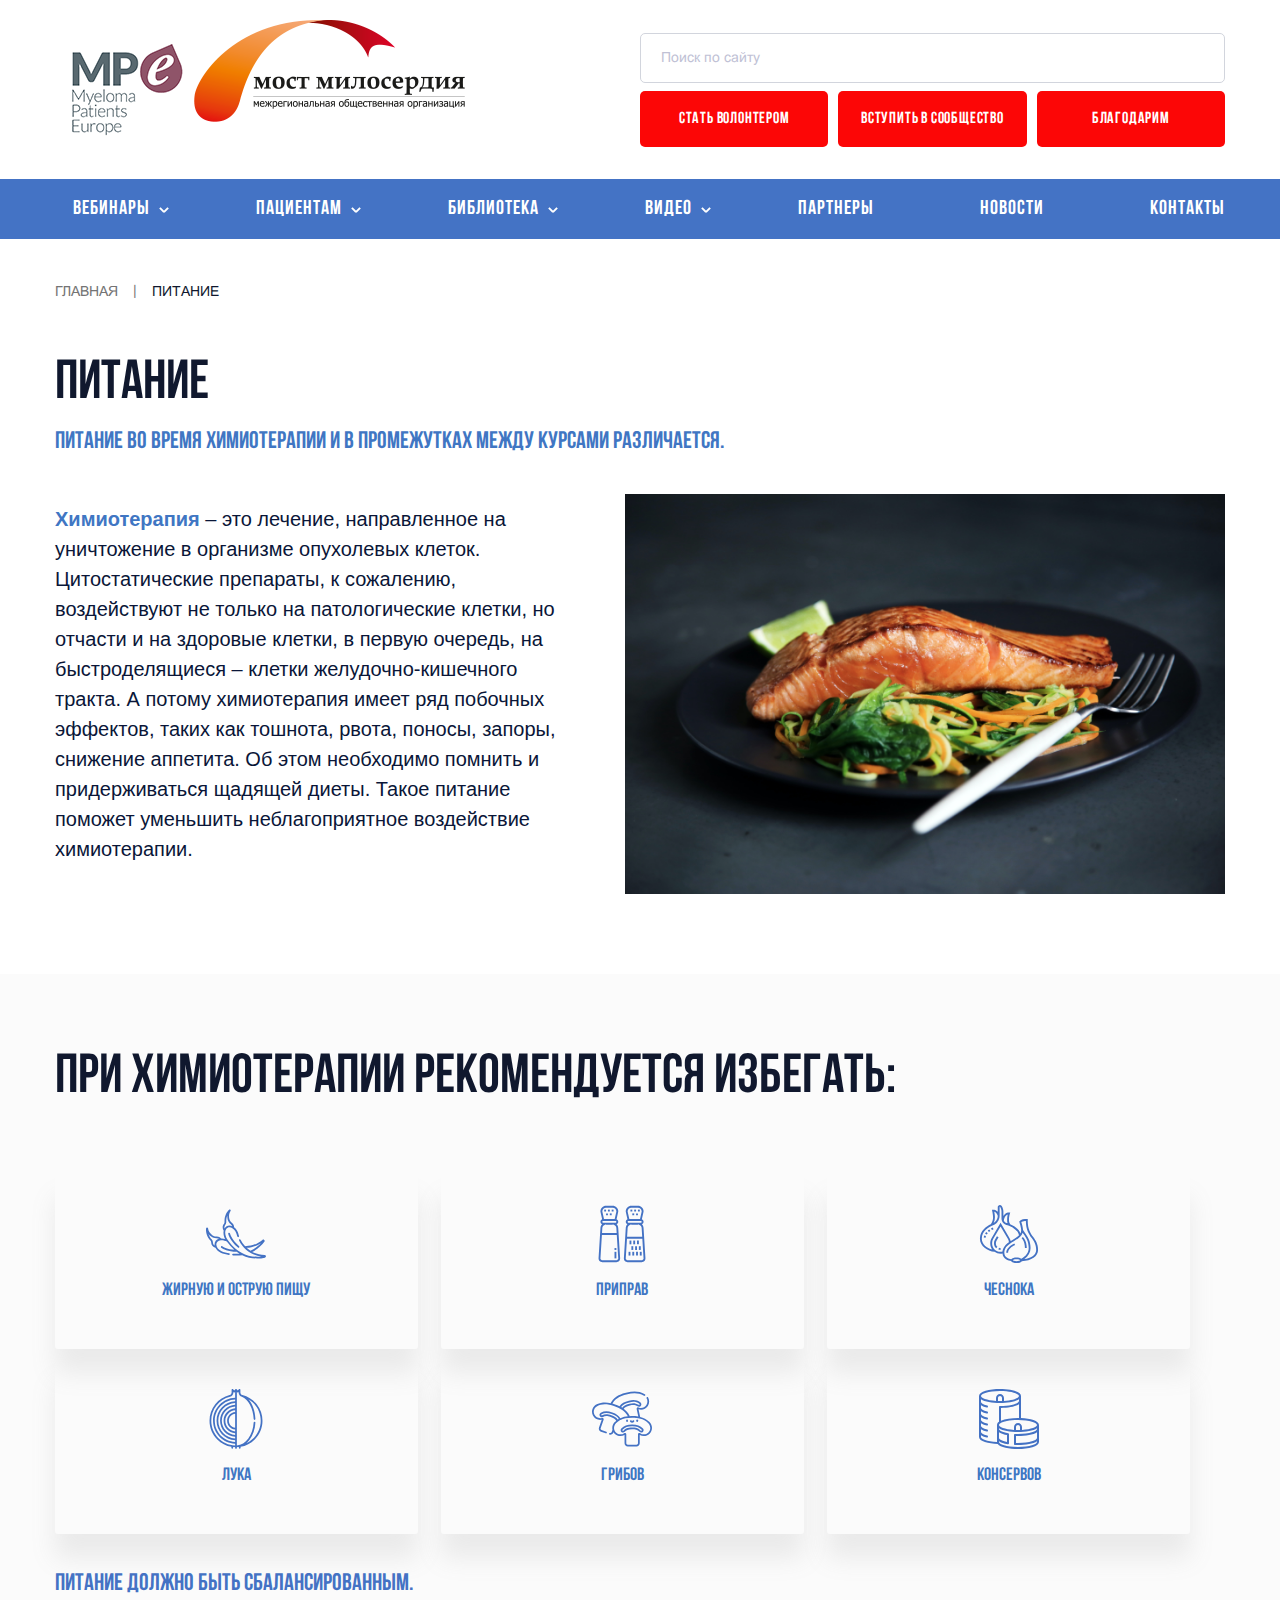
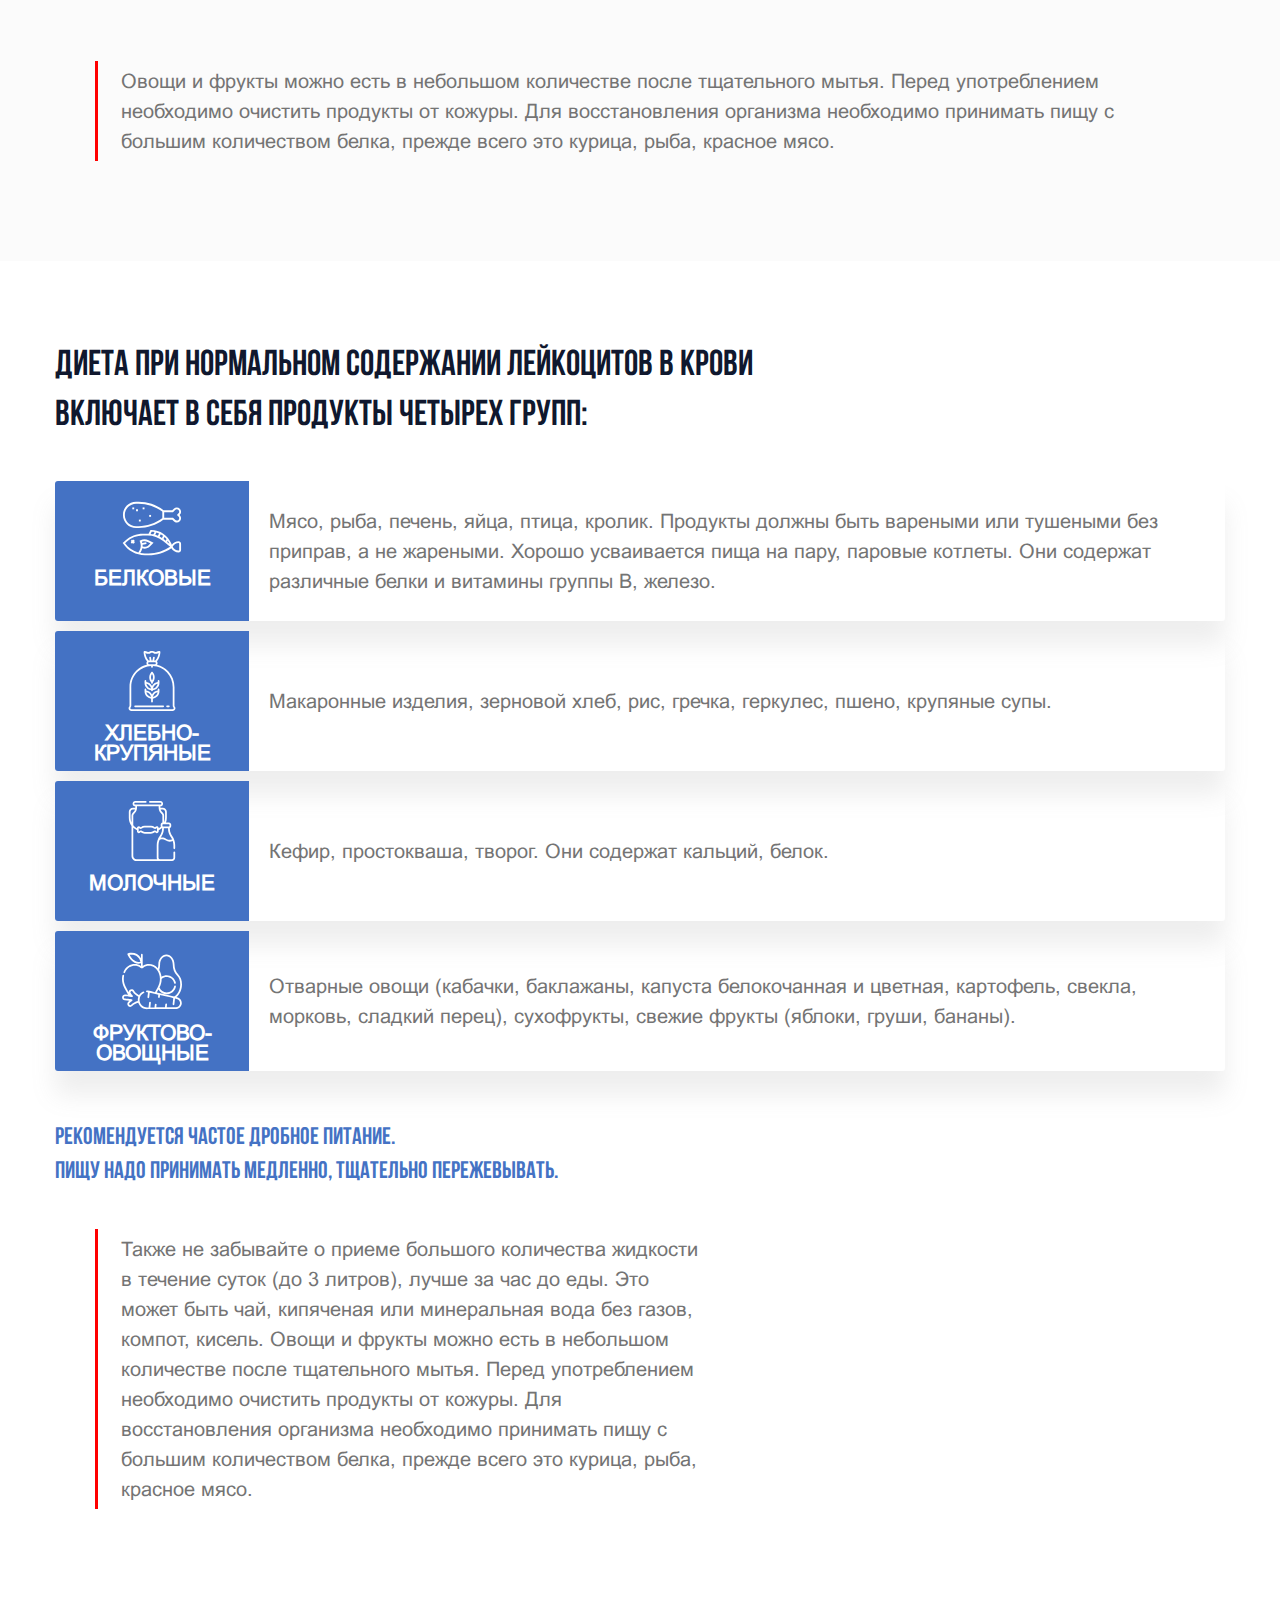
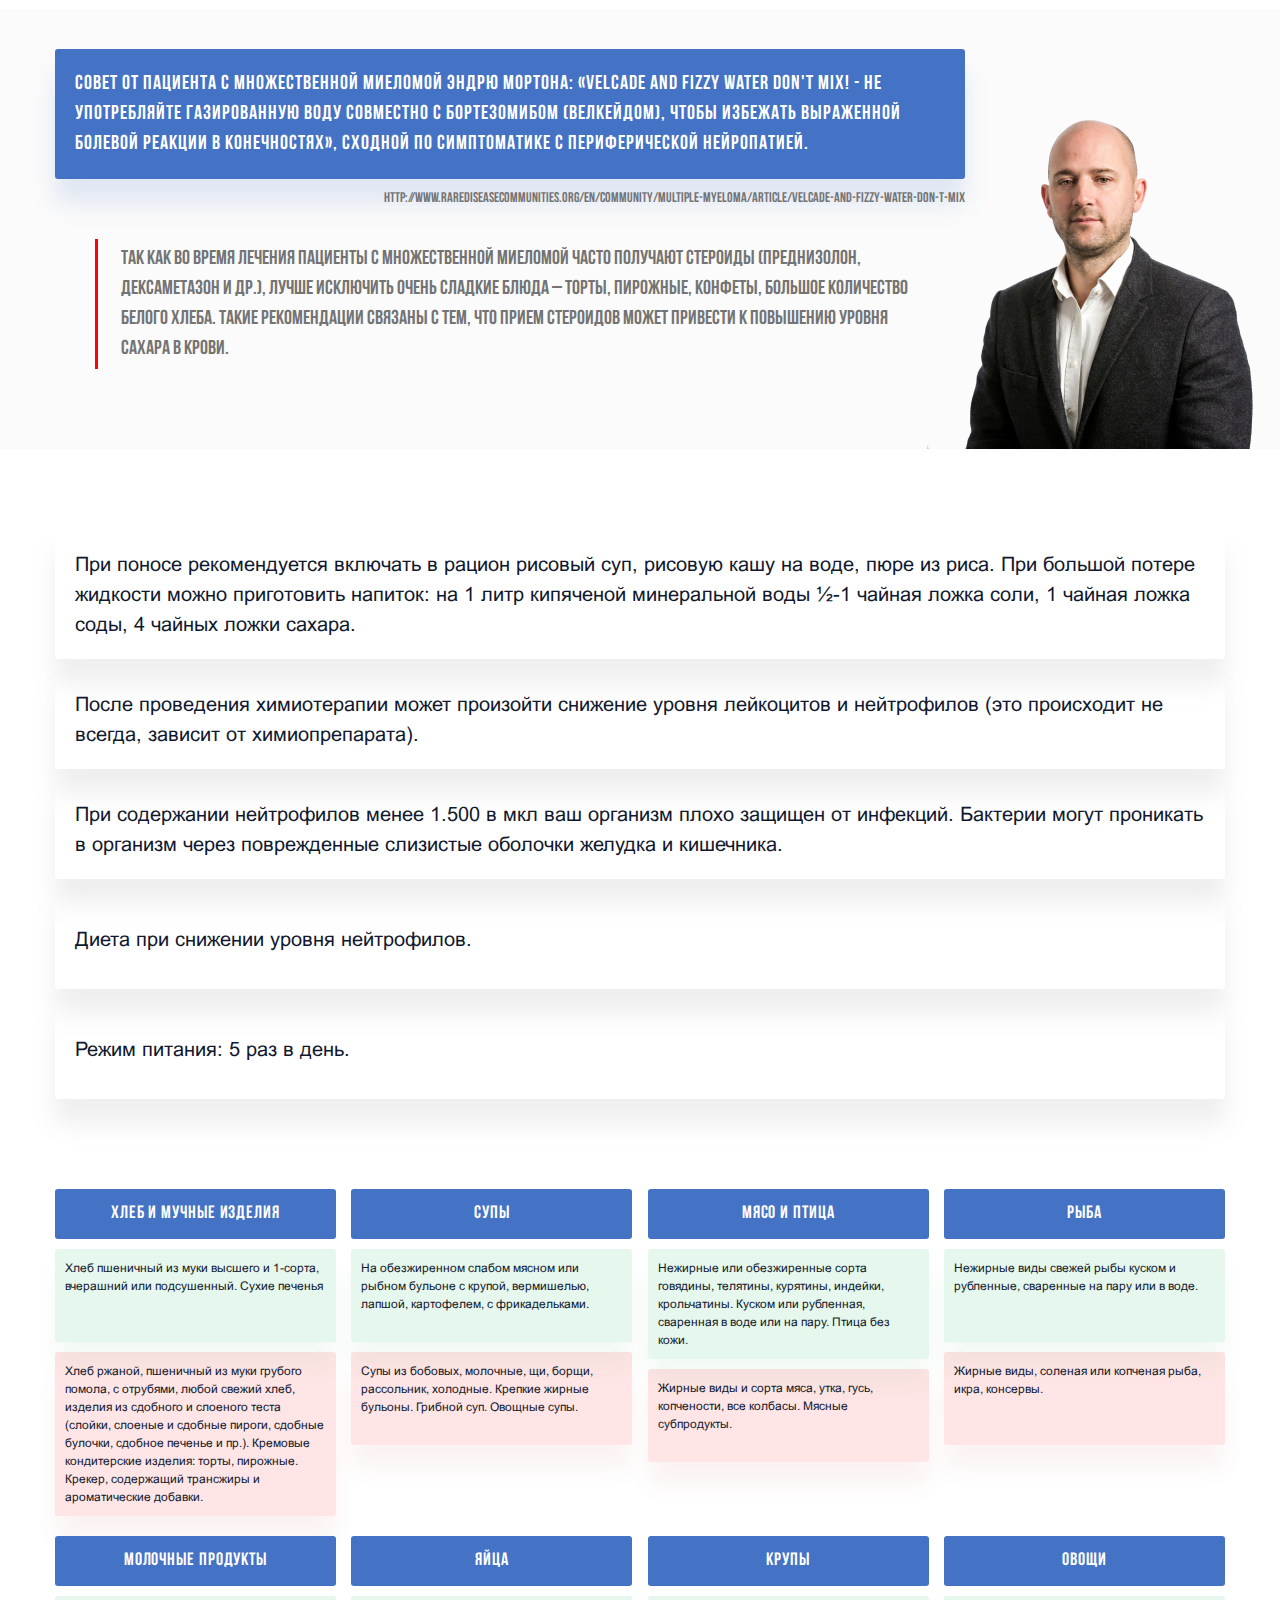
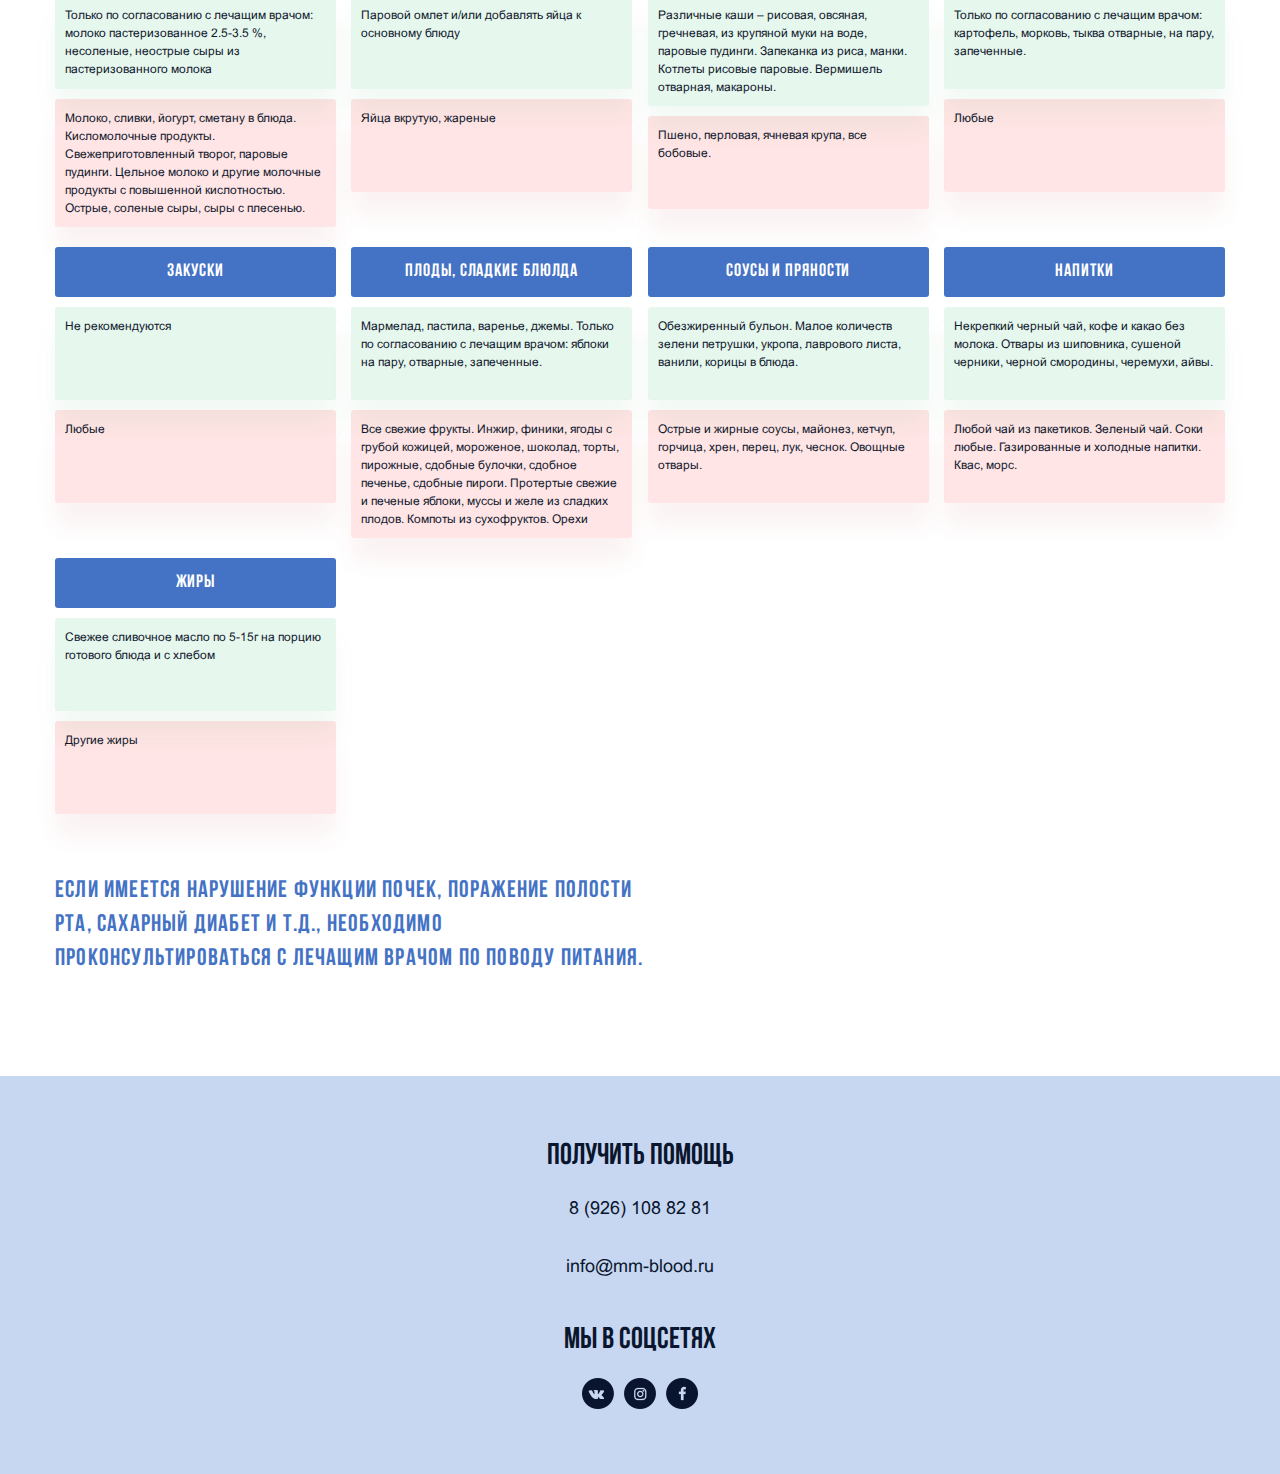
==== commit c70ab477: "some img changes" ====
--- a/page.html
+++ b/page.html
@@ -5,18 +5,18 @@
 	<meta name="viewport" content="width=device-width, initial-scale=1, maximum-scale=1">
 	<title>Питание</title>
 	<link href="http://html.pridefix.com/mpe/css/style.css" rel="stylesheet">
-	<link rel="stylesheet" href="/css/main.css">
+	<link rel="stylesheet" href="css/main.css">
 </head>
 <body>
 	<header class="header">
         <div class="container">
             <div class="header__wrap">
                 <div class="header__logo">
-                    <a href="/index.html" class="logo-mpe">
-                        <img src="/images/logo1.png" alt="logo">
-                    </a>
-                    <a href="/index.html" class="logo-mm">
-                        <img src="/images/logo2.png" alt="logo">
+                    <a href="index.html" class="logo-mpe">
+                        <img src="images/logo1.png" alt="logo">
+                    </a>
+                    <a href="index.html" class="logo-mm">
+                        <img src="images/logo2.png" alt="logo">
                     </a>
                 </div>
                 <div class="header__search">
@@ -296,7 +296,7 @@
 	<section id="breadcrumbs">
 		<div class="inner">
 			<ul>
-				<li><a href="/index.html">главная</a><span>|</span></li>
+				<li><a href="index.html">главная</a><span>|</span></li>
 				<li>Питание</li>
 			</ul>
 			<div class="clearfix"></div>
@@ -546,13 +546,13 @@
                 </h2>
                 <div class="footer__socials">
                     <a href="#" class="social">
-                        <img src="/images/vk.png" alt="vk">
+                        <img src="images/vk.png" alt="vk">
                     </a>
                     <a href="#" class="social">
-                        <img src="/images/ig.png" alt="ig">
+                        <img src="images/ig.png" alt="ig">
                     </a>
                     <a href="#" class="social">
-                        <img src="/images/fb.png" alt="fb">
+                        <img src="images/fb.png" alt="fb">
                     </a>
                 </div>
             </div>
@@ -581,6 +581,6 @@
 	<script type="text/javascript" src="js/pageJs/slick.min.js"></script>
 	<script type="text/javascript" src="js/pageJs/jquery.maskedinput.min.js"></script>
 	<script type="text/javascript" src="js/pageJs/main.js"></script>
-	<script src="/js/main.js"></script>
+	<script src="js/main.js"></script>
 </body>
 </html>--- a/css/main.css
+++ b/css/main.css
@@ -111,7 +111,7 @@
 
 .submit {
 	border: none;
-	background: url('/images/search.png') 50% 50% no-repeat;
+	background: url('images/search.png') 50% 50% no-repeat;
 	width: 20px;
 	height: 20px;
 	outline: none;
